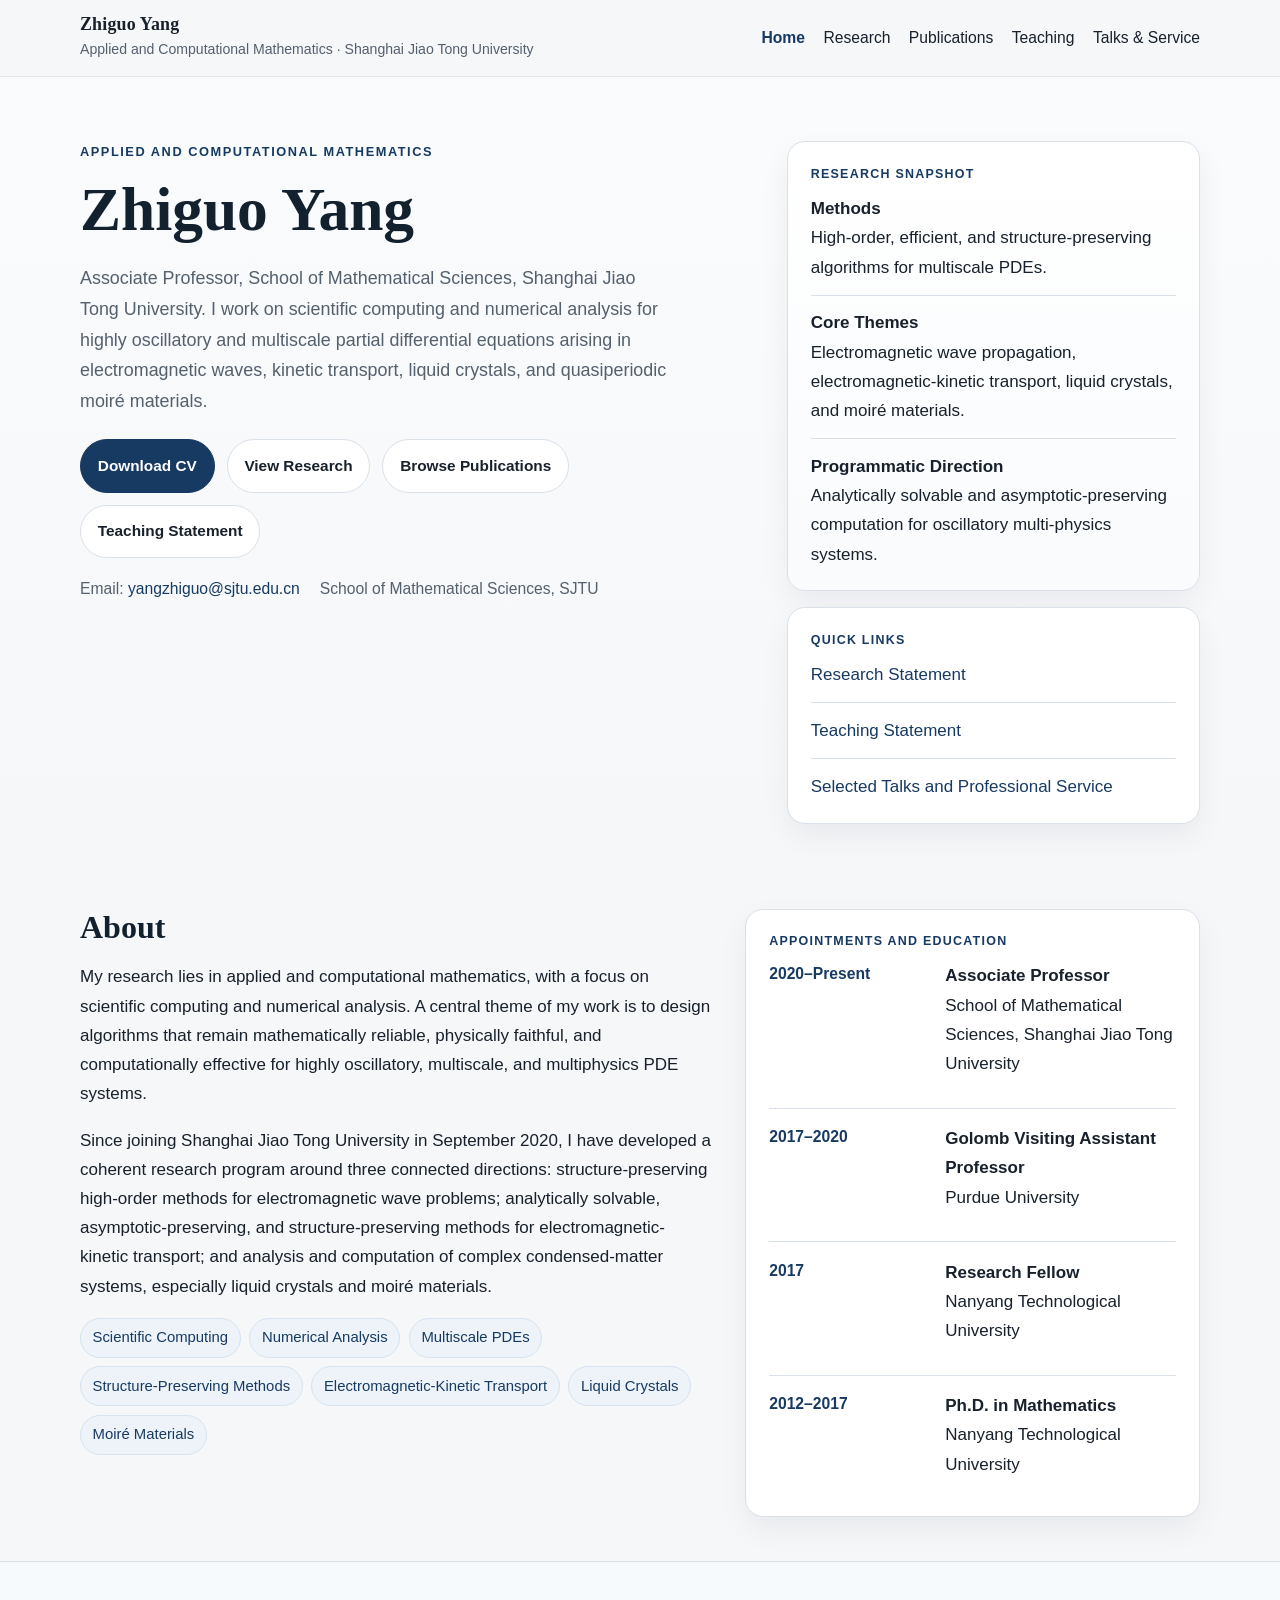
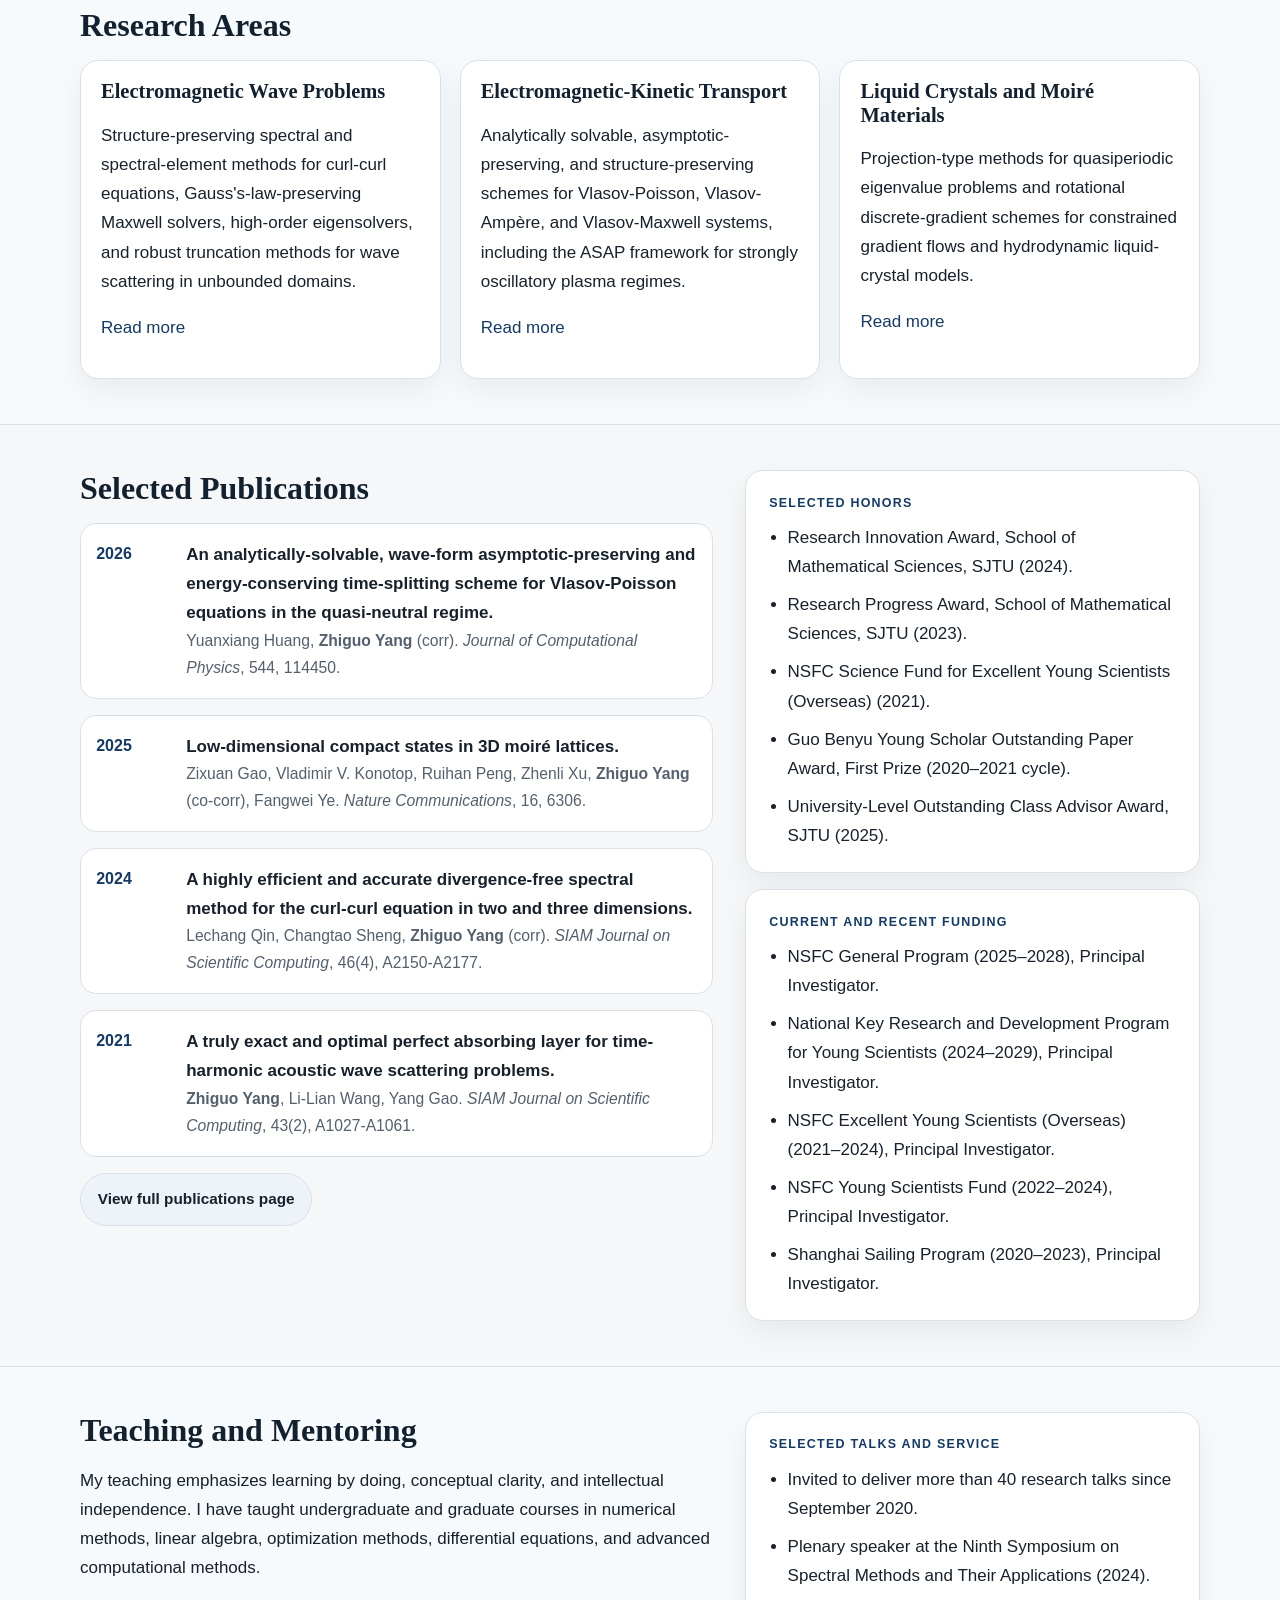
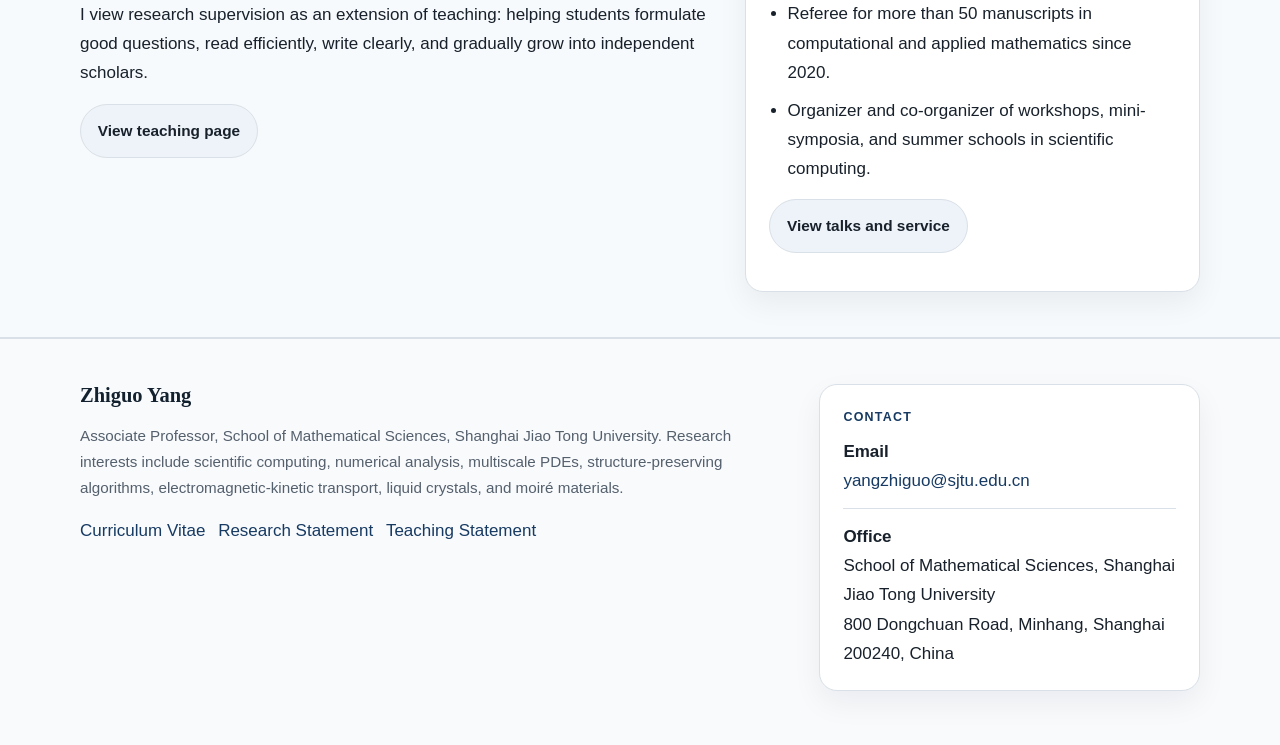
==== index.html @ 79688517 "Add files via upload" ====
<!DOCTYPE html>
<html lang="en">
<head>
  <meta charset="UTF-8">
  <meta name="viewport" content="width=device-width, initial-scale=1.0">
  <title>Zhiguo Yang | Home</title>
  <meta name="description" content="Zhiguo Yang | Applied and Computational Mathematics | Shanghai Jiao Tong University">
  <link rel="stylesheet" href="style.css">
</head>
<body>

<header class="site-header">
  <div class="container topbar">
    <div class="brand">
      <a class="brand-title" href="index.html">Zhiguo Yang</a>
      <div class="brand-sub">Applied and Computational Mathematics · Shanghai Jiao Tong University</div>
    </div>
    <nav class="nav" aria-label="Primary">
      <a href="index.html" class="active">Home</a>
      <a href="research.html" >Research</a>
      <a href="publications.html" >Publications</a>
      <a href="teaching.html" >Teaching</a>
      <a href="service.html" >Talks & Service</a>
    </nav>
  </div>
</header>


<section class="hero">
  <div class="container hero-grid">
    <div>
      <div class="kicker">Applied and Computational Mathematics</div>
      <h1>Zhiguo Yang</h1>
      <p class="lead">
        Associate Professor, School of Mathematical Sciences, Shanghai Jiao Tong University.
        I work on scientific computing and numerical analysis for highly oscillatory and multiscale
        partial differential equations arising in electromagnetic waves, kinetic transport,
        liquid crystals, and quasiperiodic moiré materials.
      </p>
      <div class="button-row">
        <a class="btn primary" href="ZhiguoYangCV.pdf">Download CV</a>
        <a class="btn" href="research.html">View Research</a>
        <a class="btn" href="publications.html">Browse Publications</a>
        <a class="btn" href="TeachingStatement-ZhiguoYang.pdf">Teaching Statement</a>
      </div>
      <div class="page-hero-meta">
        <span>Email: <a href="mailto:yangzhiguo@sjtu.edu.cn">yangzhiguo@sjtu.edu.cn</a></span>
        <span>School of Mathematical Sciences, SJTU</span>
      </div>
    </div>
    <div class="side-stack">
      <div class="panel callout">
        <div class="label">Research Snapshot</div>
        <div class="meta-list">
          <div class="meta-item"><strong>Methods</strong><br>High-order, efficient, and structure-preserving algorithms for multiscale PDEs.</div>
          <div class="meta-item"><strong>Core Themes</strong><br>Electromagnetic wave propagation, electromagnetic-kinetic transport, liquid crystals, and moiré materials.</div>
          <div class="meta-item"><strong>Programmatic Direction</strong><br>Analytically solvable and asymptotic-preserving computation for oscillatory multi-physics systems.</div>
        </div>
      </div>
      <div class="panel">
        <div class="label">Quick Links</div>
        <div class="meta-list">
          <div class="meta-item"><a href="ResearchStatement-ZhiguoYang.pdf">Research Statement</a></div>
          <div class="meta-item"><a href="TeachingStatement-ZhiguoYang.pdf">Teaching Statement</a></div>
          <div class="meta-item"><a href="service.html">Selected Talks and Professional Service</a></div>
        </div>
      </div>
    </div>
  </div>
</section>

<section class="section">
  <div class="container two-col">
    <div>
      <h2>About</h2>
      <p>
        My research lies in applied and computational mathematics, with a focus on scientific
        computing and numerical analysis. A central theme of my work is to design algorithms
        that remain mathematically reliable, physically faithful, and computationally effective
        for highly oscillatory, multiscale, and multiphysics PDE systems.
      </p>
      <p>
        Since joining Shanghai Jiao Tong University in September 2020, I have developed a
        coherent research program around three connected directions: structure-preserving
        high-order methods for electromagnetic wave problems; analytically solvable,
        asymptotic-preserving, and structure-preserving methods for electromagnetic-kinetic
        transport; and analysis and computation of complex condensed-matter systems,
        especially liquid crystals and moiré materials.
      </p>
      <div class="tag-row">
        <span class="tag">Scientific Computing</span>
        <span class="tag">Numerical Analysis</span>
        <span class="tag">Multiscale PDEs</span>
        <span class="tag">Structure-Preserving Methods</span>
        <span class="tag">Electromagnetic-Kinetic Transport</span>
        <span class="tag">Liquid Crystals</span>
        <span class="tag">Moiré Materials</span>
      </div>
    </div>
    <div class="panel">
      <div class="label">Appointments and Education</div>
      <div class="timeline">
        <div class="timeline-item">
          <div class="time">2020–Present</div>
          <div><strong>Associate Professor</strong><br>School of Mathematical Sciences, Shanghai Jiao Tong University</div>
        </div>
        <div class="timeline-item">
          <div class="time">2017–2020</div>
          <div><strong>Golomb Visiting Assistant Professor</strong><br>Purdue University</div>
        </div>
        <div class="timeline-item">
          <div class="time">2017</div>
          <div><strong>Research Fellow</strong><br>Nanyang Technological University</div>
        </div>
        <div class="timeline-item">
          <div class="time">2012–2017</div>
          <div><strong>Ph.D. in Mathematics</strong><br>Nanyang Technological University</div>
        </div>
      </div>
    </div>
  </div>
</section>

<section class="section alt">
  <div class="container">
    <h2>Research Areas</h2>
    <div class="grid-3">
      <article class="card">
        <h3>Electromagnetic Wave Problems</h3>
        <p>
          Structure-preserving spectral and spectral-element methods for curl-curl equations,
          Gauss's-law-preserving Maxwell solvers, high-order eigensolvers, and robust truncation
          methods for wave scattering in unbounded domains.
        </p>
        <p><a href="research.html#waves">Read more</a></p>
      </article>
      <article class="card">
        <h3>Electromagnetic-Kinetic Transport</h3>
        <p>
          Analytically solvable, asymptotic-preserving, and structure-preserving schemes for
          Vlasov-Poisson, Vlasov-Ampère, and Vlasov-Maxwell systems, including the ASAP framework
          for strongly oscillatory plasma regimes.
        </p>
        <p><a href="research.html#kinetic">Read more</a></p>
      </article>
      <article class="card">
        <h3>Liquid Crystals and Moiré Materials</h3>
        <p>
          Projection-type methods for quasiperiodic eigenvalue problems and rotational
          discrete-gradient schemes for constrained gradient flows and hydrodynamic liquid-crystal models.
        </p>
        <p><a href="research.html#condensed">Read more</a></p>
      </article>
    </div>
  </div>
</section>

<section class="section">
  <div class="container two-col">
    <div>
      <h2>Selected Publications</h2>
      <div class="pub-list">
        <div class="pub">
          <div class="pub-year">2026</div>
          <div>
            <div class="pub-title">An analytically-solvable, wave-form asymptotic-preserving and energy-conserving time-splitting scheme for Vlasov-Poisson equations in the quasi-neutral regime.</div>
            <div class="pub-meta">Yuanxiang Huang, <strong>Zhiguo Yang</strong> (corr). <em>Journal of Computational Physics</em>, 544, 114450.</div>
          </div>
        </div>
        <div class="pub">
          <div class="pub-year">2025</div>
          <div>
            <div class="pub-title">Low-dimensional compact states in 3D moiré lattices.</div>
            <div class="pub-meta">Zixuan Gao, Vladimir V. Konotop, Ruihan Peng, Zhenli Xu, <strong>Zhiguo Yang</strong> (co-corr), Fangwei Ye. <em>Nature Communications</em>, 16, 6306.</div>
          </div>
        </div>
        <div class="pub">
          <div class="pub-year">2024</div>
          <div>
            <div class="pub-title">A highly efficient and accurate divergence-free spectral method for the curl-curl equation in two and three dimensions.</div>
            <div class="pub-meta">Lechang Qin, Changtao Sheng, <strong>Zhiguo Yang</strong> (corr). <em>SIAM Journal on Scientific Computing</em>, 46(4), A2150-A2177.</div>
          </div>
        </div>
        <div class="pub">
          <div class="pub-year">2021</div>
          <div>
            <div class="pub-title">A truly exact and optimal perfect absorbing layer for time-harmonic acoustic wave scattering problems.</div>
            <div class="pub-meta"><strong>Zhiguo Yang</strong>, Li-Lian Wang, Yang Gao. <em>SIAM Journal on Scientific Computing</em>, 43(2), A1027-A1061.</div>
          </div>
        </div>
      </div>
      <p style="margin-top:1rem"><a class="btn subtle" href="publications.html">View full publications page</a></p>
    </div>
    <div class="side-stack">
      <div class="panel">
        <div class="label">Selected Honors</div>
        <ul class="clean-list">
          <li>Research Innovation Award, School of Mathematical Sciences, SJTU (2024).</li>
          <li>Research Progress Award, School of Mathematical Sciences, SJTU (2023).</li>
          <li>NSFC Science Fund for Excellent Young Scientists (Overseas) (2021).</li>
          <li>Guo Benyu Young Scholar Outstanding Paper Award, First Prize (2020–2021 cycle).</li>
          <li>University-Level Outstanding Class Advisor Award, SJTU (2025).</li>
        </ul>
      </div>
      <div class="panel">
        <div class="label">Current and Recent Funding</div>
        <ul class="clean-list">
          <li>NSFC General Program (2025–2028), Principal Investigator.</li>
          <li>National Key Research and Development Program for Young Scientists (2024–2029), Principal Investigator.</li>
          <li>NSFC Excellent Young Scientists (Overseas) (2021–2024), Principal Investigator.</li>
          <li>NSFC Young Scientists Fund (2022–2024), Principal Investigator.</li>
          <li>Shanghai Sailing Program (2020–2023), Principal Investigator.</li>
        </ul>
      </div>
    </div>
  </div>
</section>

<section class="section alt">
  <div class="container two-col">
    <div>
      <h2>Teaching and Mentoring</h2>
      <p>
        My teaching emphasizes learning by doing, conceptual clarity, and intellectual independence.
        I have taught undergraduate and graduate courses in numerical methods, linear algebra,
        optimization methods, differential equations, and advanced computational methods.
      </p>
      <p>
        I view research supervision as an extension of teaching: helping students formulate
        good questions, read efficiently, write clearly, and gradually grow into independent scholars.
      </p>
      <p><a class="btn subtle" href="teaching.html">View teaching page</a></p>
    </div>
    <div class="panel">
      <div class="label">Selected Talks and Service</div>
      <ul class="clean-list">
        <li>Invited to deliver more than 40 research talks since September 2020.</li>
        <li>Plenary speaker at the Ninth Symposium on Spectral Methods and Their Applications (2024).</li>
        <li>Referee for more than 50 manuscripts in computational and applied mathematics since 2020.</li>
        <li>Organizer and co-organizer of workshops, mini-symposia, and summer schools in scientific computing.</li>
      </ul>
      <p style="margin-top:1rem"><a class="btn subtle" href="service.html">View talks and service</a></p>
    </div>
  </div>
</section>


<footer class="site-footer">
  <div class="container footer-grid">
    <div>
      <h3>Zhiguo Yang</h3>
      <p class="notice">
        Associate Professor, School of Mathematical Sciences, Shanghai Jiao Tong University.
        Research interests include scientific computing, numerical analysis, multiscale PDEs,
        structure-preserving algorithms, electromagnetic-kinetic transport, liquid crystals, and moiré materials.
      </p>
      <div class="footer-links">
        <a href="ZhiguoYangCV.pdf">Curriculum Vitae</a>
        <a href="ResearchStatement-ZhiguoYang.pdf">Research Statement</a>
        <a href="TeachingStatement-ZhiguoYang.pdf">Teaching Statement</a>
      </div>
    </div>
    <div class="panel">
      <div class="label">Contact</div>
      <div class="meta-list">
        <div class="meta-item"><strong>Email</strong><br><a href="mailto:yangzhiguo@sjtu.edu.cn">yangzhiguo@sjtu.edu.cn</a></div>
        <div class="meta-item"><strong>Office</strong><br>School of Mathematical Sciences, Shanghai Jiao Tong University<br>800 Dongchuan Road, Minhang, Shanghai 200240, China</div>
      </div>
    </div>
  </div>
</footer>

</body>
</html>
---- style.css ----
:root{
  --bg:#f6f7f9;
  --paper:#ffffff;
  --ink:#18212b;
  --muted:#55606d;
  --line:#d9e0e7;
  --accent:#173a63;
  --accent-2:#2f5d8a;
  --soft:#edf3f8;
  --soft-2:#f7fafc;
  --max:1120px;
  --shadow:0 12px 30px rgba(15,23,42,.06);
}

*{box-sizing:border-box}
html{scroll-behavior:smooth}
body{
  margin:0;
  background:var(--bg);
  color:var(--ink);
  font:17px/1.72 -apple-system,BlinkMacSystemFont,"Segoe UI",Roboto,Arial,sans-serif;
}
img{max-width:100%;display:block}
a{color:var(--accent);text-decoration:none}
a:hover{text-decoration:underline}
p,li{color:var(--ink)}
small,.muted{color:var(--muted)}
.container{width:min(var(--max), calc(100% - 2rem)); margin:0 auto}

.site-header{
  position:sticky; top:0; z-index:50;
  background:rgba(246,247,249,.94);
  backdrop-filter:blur(12px);
  border-bottom:1px solid rgba(217,224,231,.9);
}
.topbar{
  display:flex; align-items:center; justify-content:space-between;
  gap:1rem; padding:.95rem 0;
}
.brand{
  display:flex; flex-direction:column;
}
.brand-title{
  font:700 1.12rem/1.1 Georgia,"Times New Roman",serif;
  letter-spacing:.01em; color:var(--ink);
}
.brand-sub{
  font-size:.88rem; color:var(--muted); margin-top:.12rem;
}
.nav{
  display:flex; gap:1.15rem; flex-wrap:wrap; align-items:center;
}
.nav a{
  color:var(--ink); font-size:.98rem;
}
.nav a.active{
  color:var(--accent);
  font-weight:600;
}
.hero{
  padding:4rem 0 2.5rem;
  background:linear-gradient(180deg, #f9fbfd 0%, #f6f7f9 100%);
}
.hero-grid{
  display:grid; grid-template-columns:1.55fr .95fr; gap:2rem;
}
.kicker{
  color:var(--accent);
  text-transform:uppercase;
  letter-spacing:.12em;
  font-size:.8rem;
  font-weight:700;
  margin-bottom:.7rem;
}
h1,h2,h3,h4{
  font-family:Georgia,"Times New Roman",serif;
  line-height:1.15;
  color:#13202e;
}
h1{font-size:clamp(2.35rem,4.8vw,4.2rem); margin:.1rem 0 .9rem}
h2{font-size:2rem; margin:0 0 1rem}
h3{font-size:1.28rem; margin:0 0 .7rem}
h4{font-size:1.02rem; margin:0 0 .35rem}
.lead{
  color:var(--muted);
  font-size:1.12rem;
  max-width:60ch;
}
.button-row{display:flex; gap:.75rem; flex-wrap:wrap; margin-top:1.4rem}
.btn{
  display:inline-flex; align-items:center; gap:.45rem;
  padding:.78rem 1.05rem; border-radius:999px;
  border:1px solid var(--line); background:var(--paper); color:var(--ink);
  font-weight:600; font-size:.96rem;
}
.btn.primary{
  background:var(--accent); color:#fff; border-color:var(--accent);
}
.btn.subtle{
  background:var(--soft);
}
.page-hero-meta{
  display:flex; flex-wrap:wrap; gap:1rem 1.25rem; margin-top:1.1rem;
  color:var(--muted); font-size:.98rem;
}
.panel, .card{
  background:var(--paper);
  border:1px solid var(--line);
  border-radius:18px;
  box-shadow:var(--shadow);
}
.panel{padding:1.35rem 1.45rem}
.card{padding:1.2rem 1.25rem}
.side-stack{display:grid; gap:1rem}
.label{
  font-size:.78rem;
  text-transform:uppercase;
  letter-spacing:.1em;
  font-weight:700;
  color:var(--accent);
  margin-bottom:.55rem;
}
.meta-list{
  display:grid; gap:.8rem;
}
.meta-item + .meta-item{padding-top:.8rem; border-top:1px solid var(--line)}
.section{padding:2.8rem 0}
.section.alt{
  background:var(--soft-2);
  border-top:1px solid var(--line);
  border-bottom:1px solid var(--line);
}
.two-col{display:grid; grid-template-columns:1.28fr .92fr; gap:2rem}
.grid-3{display:grid; grid-template-columns:repeat(3,1fr); gap:1.2rem}
.grid-2{display:grid; grid-template-columns:repeat(2,1fr); gap:1.2rem}
.tag-row{display:flex; gap:.55rem; flex-wrap:wrap}
.tag{
  display:inline-flex; align-items:center;
  border:1px solid #d6e3f1; background:var(--soft);
  color:var(--accent); border-radius:999px;
  padding:.38rem .72rem; font-size:.93rem;
}
.clean-list{margin:0; padding-left:1.15rem}
.clean-list li + li{margin-top:.55rem}
.compact-list{margin:0; padding-left:1.1rem}
.compact-list li + li{margin-top:.3rem}
.timeline{display:grid; gap:.9rem}
.timeline-item{
  display:grid; grid-template-columns:160px 1fr; gap:1rem;
  padding:.95rem 0;
  border-top:1px solid var(--line);
}
.timeline-item:first-child{border-top:none; padding-top:0}
.time{
  color:var(--accent); font-weight:700; font-size:.98rem;
}
.pub-list{display:grid; gap:1rem}
.pub{
  display:grid; grid-template-columns:74px 1fr; gap:1rem;
  padding:1rem 1rem 1rem .95rem;
  background:var(--paper);
  border:1px solid var(--line);
  border-radius:16px;
}
.pub-year{
  color:var(--accent); font-weight:700; font-size:1rem;
}
.pub-title{font-weight:700}
.pub-meta{color:var(--muted); font-size:.98rem}
.featured-paper{
  border-left:4px solid var(--accent);
  padding-left:1rem;
}
.split{
  display:flex; justify-content:space-between; gap:1rem; flex-wrap:wrap;
}
.kv{display:grid; gap:.35rem}
.kv strong{font-size:1rem}
.callout{
  background:linear-gradient(180deg,#fff,#f9fbfd);
}
blockquote{
  margin:.2rem 0 0;
  padding:0 0 0 1rem;
  border-left:3px solid #b7c7d8;
  color:#334457;
}
.site-footer{
  padding:2.8rem 0 3.4rem;
  border-top:1px solid var(--line);
  background:#f8fafc;
}
.footer-grid{
  display:grid; grid-template-columns:1.3fr .7fr; gap:2rem;
}
.footer-links{
  display:flex; gap:.8rem; flex-wrap:wrap; margin-top:.7rem
}
.notice{
  font-size:.95rem; color:var(--muted)
}
.table-like{display:grid; gap:.8rem}
.table-row{
  display:grid; grid-template-columns:160px 1fr;
  gap:1rem; padding:.8rem 0; border-top:1px solid var(--line);
}
.table-row:first-child{border-top:none; padding-top:0}
hr.sep{
  border:none; border-top:1px solid var(--line); margin:1.4rem 0;
}
@media (max-width: 960px){
  .hero-grid,.two-col,.grid-3,.grid-2,.footer-grid{grid-template-columns:1fr}
}
@media (max-width: 720px){
  body{font-size:16px}
  .topbar{flex-direction:column; align-items:flex-start}
  .timeline-item,.table-row,.pub{grid-template-columns:1fr}
}
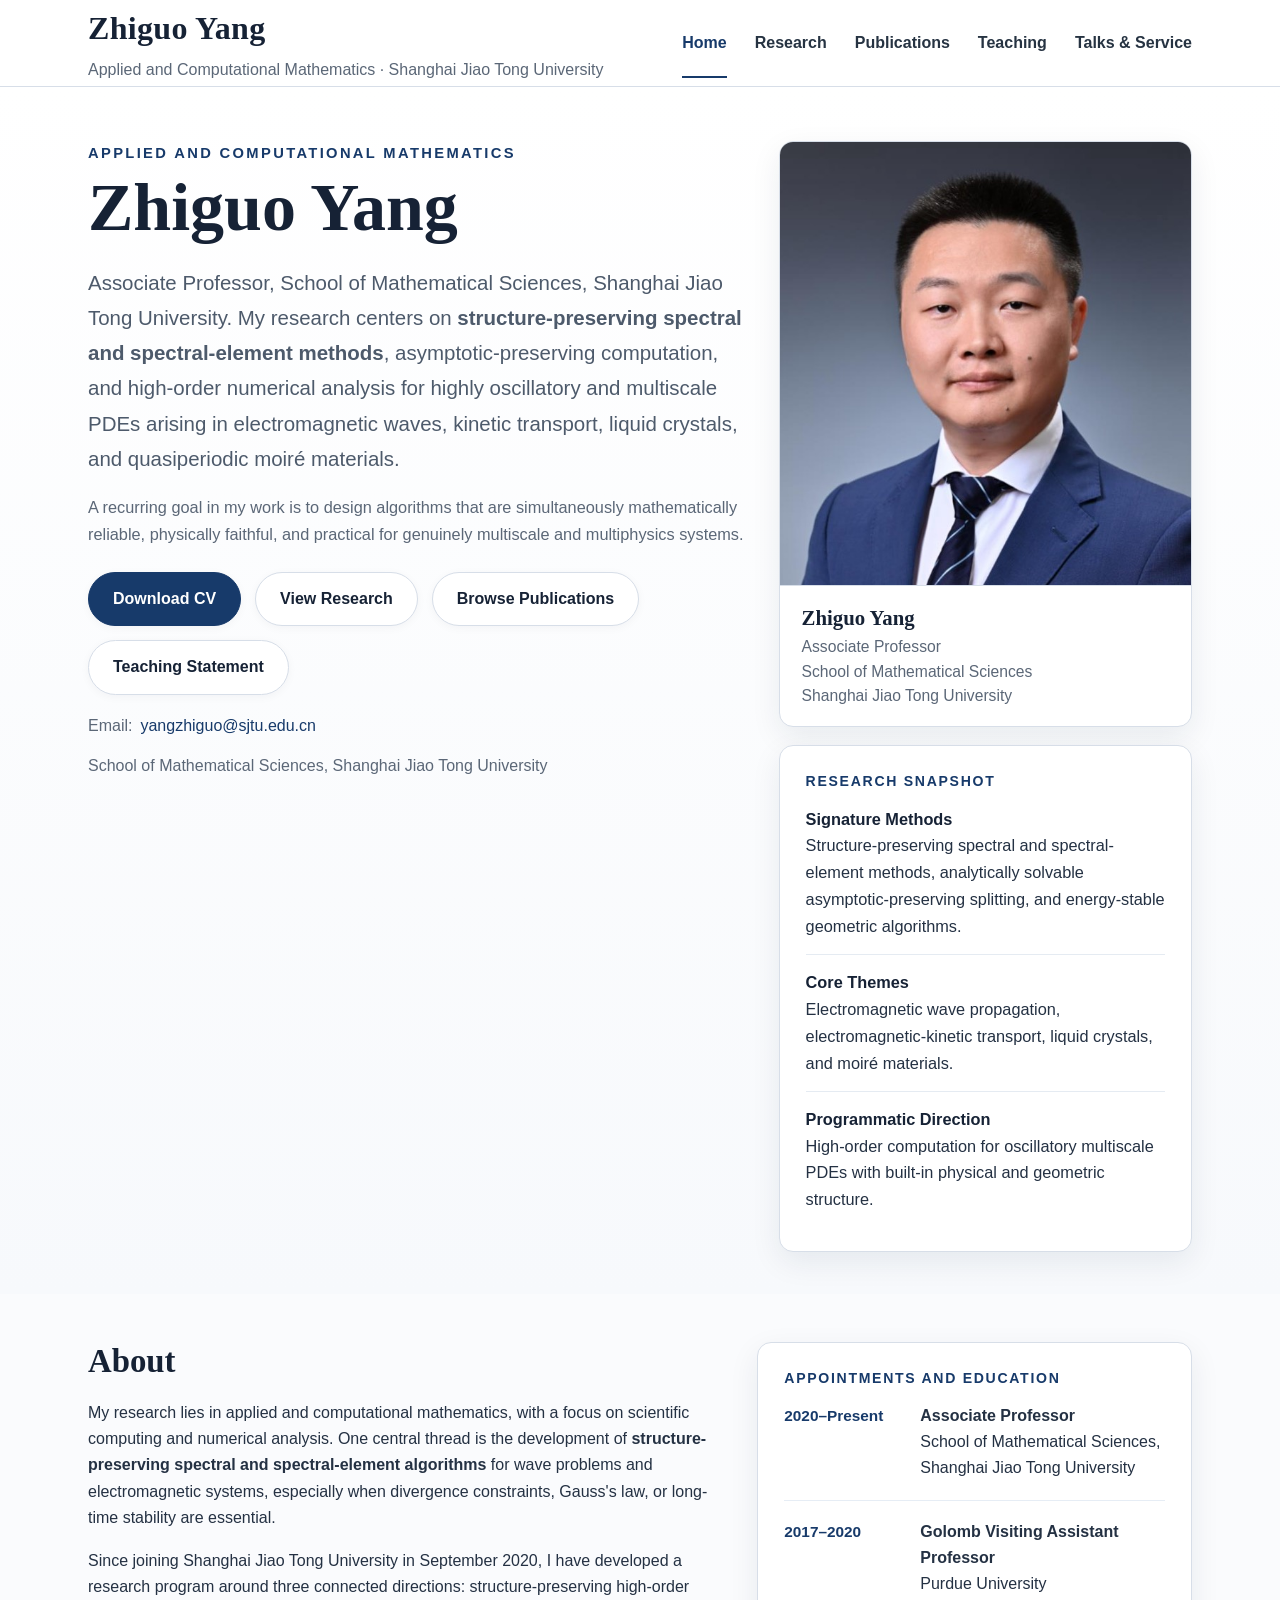
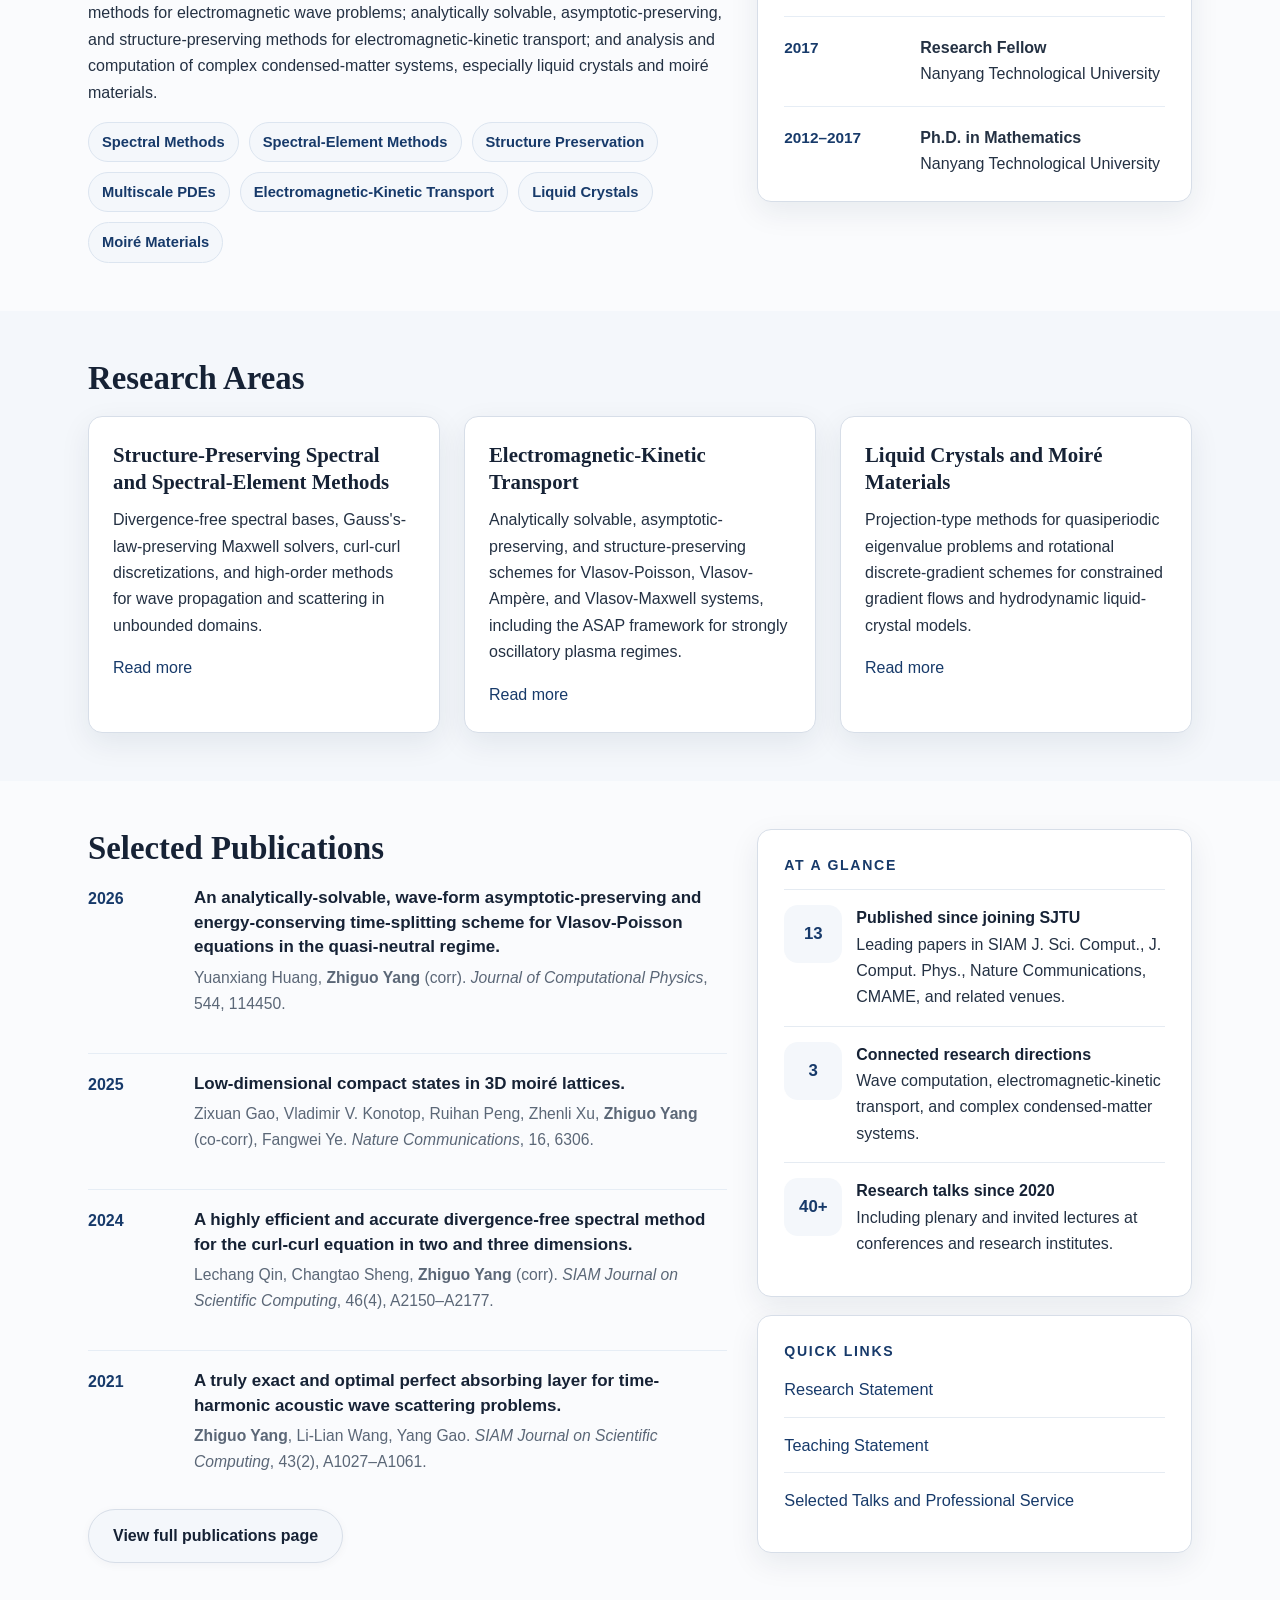
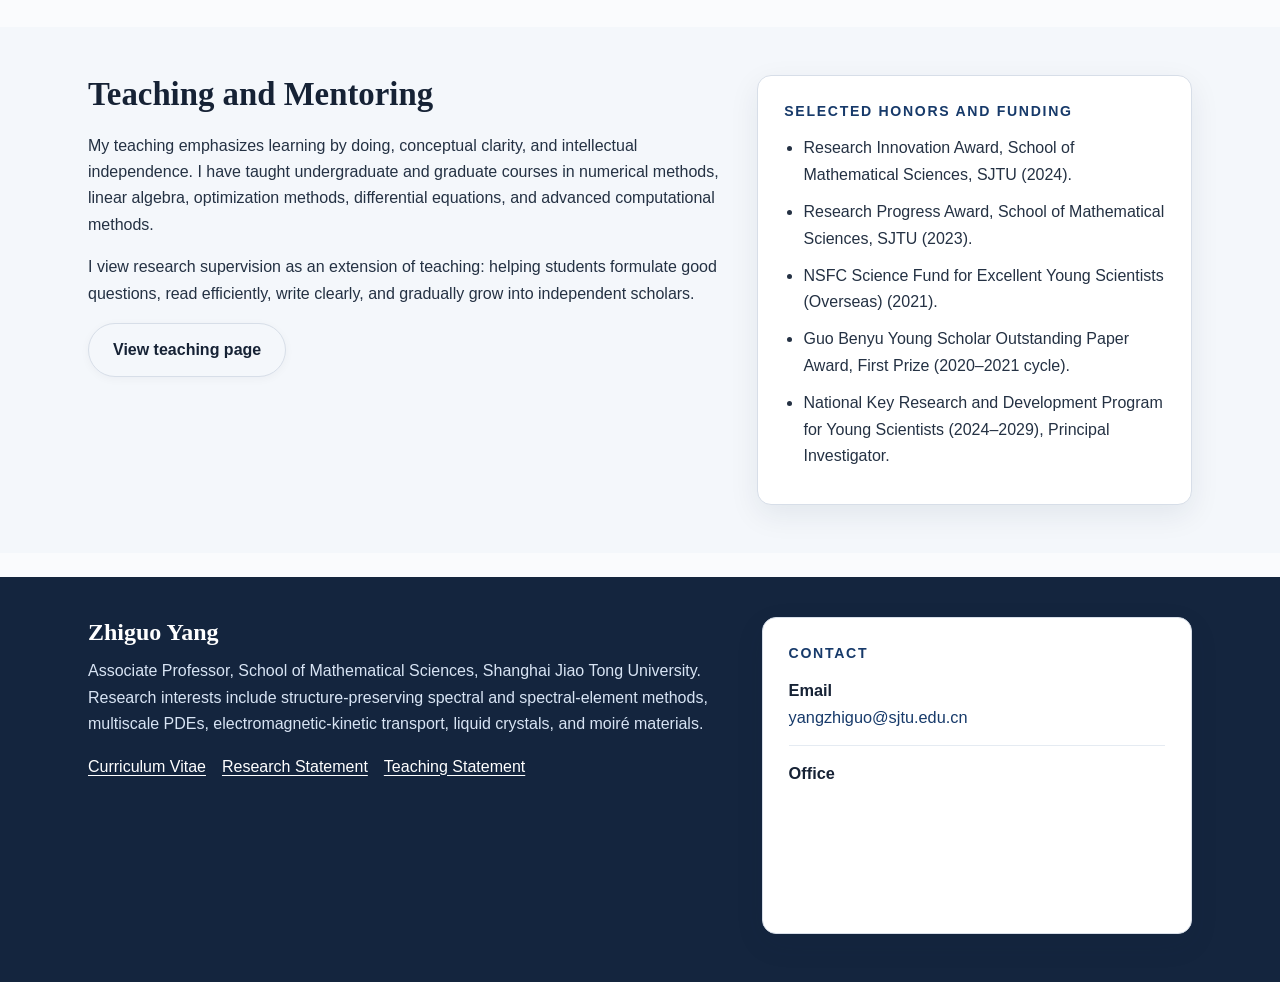
==== commit b5f73e94: "Add files via upload" ====
--- a/index.html
+++ b/index.html
@@ -8,7 +8,6 @@
   <link rel="stylesheet" href="style.css">
 </head>
 <body>
-
 <header class="site-header">
   <div class="container topbar">
     <div class="brand">
@@ -17,14 +16,13 @@
     </div>
     <nav class="nav" aria-label="Primary">
       <a href="index.html" class="active">Home</a>
-      <a href="research.html" >Research</a>
-      <a href="publications.html" >Publications</a>
-      <a href="teaching.html" >Teaching</a>
-      <a href="service.html" >Talks & Service</a>
+      <a href="research.html">Research</a>
+      <a href="publications.html">Publications</a>
+      <a href="teaching.html">Teaching</a>
+      <a href="service.html">Talks & Service</a>
     </nav>
   </div>
 </header>
-
 
 <section class="hero">
   <div class="container hero-grid">
@@ -33,9 +31,14 @@
       <h1>Zhiguo Yang</h1>
       <p class="lead">
         Associate Professor, School of Mathematical Sciences, Shanghai Jiao Tong University.
-        I work on scientific computing and numerical analysis for highly oscillatory and multiscale
-        partial differential equations arising in electromagnetic waves, kinetic transport,
-        liquid crystals, and quasiperiodic moiré materials.
+        My research centers on <strong>structure-preserving spectral and spectral-element methods</strong>,
+        asymptotic-preserving computation, and high-order numerical analysis for highly oscillatory
+        and multiscale PDEs arising in electromagnetic waves, kinetic transport, liquid crystals,
+        and quasiperiodic moiré materials.
+      </p>
+      <p class="hero-note">
+        A recurring goal in my work is to design algorithms that are simultaneously mathematically reliable,
+        physically faithful, and practical for genuinely multiscale and multiphysics systems.
       </p>
       <div class="button-row">
         <a class="btn primary" href="ZhiguoYangCV.pdf">Download CV</a>
@@ -45,24 +48,23 @@
       </div>
       <div class="page-hero-meta">
         <span>Email: <a href="mailto:yangzhiguo@sjtu.edu.cn">yangzhiguo@sjtu.edu.cn</a></span>
-        <span>School of Mathematical Sciences, SJTU</span>
+        <span>School of Mathematical Sciences, Shanghai Jiao Tong University</span>
       </div>
     </div>
     <div class="side-stack">
-      <div class="panel callout">
+      <div class="portrait-card">
+        <img src="zhiguo-yang-photo.jpg" alt="Portrait of Zhiguo Yang">
+        <div class="portrait-caption">
+          <h3>Zhiguo Yang</h3>
+          <p>Associate Professor<br>School of Mathematical Sciences<br>Shanghai Jiao Tong University</p>
+        </div>
+      </div>
+      <div class="panel">
         <div class="label">Research Snapshot</div>
         <div class="meta-list">
-          <div class="meta-item"><strong>Methods</strong><br>High-order, efficient, and structure-preserving algorithms for multiscale PDEs.</div>
+          <div class="meta-item"><strong>Signature Methods</strong><br>Structure-preserving spectral and spectral-element methods, analytically solvable asymptotic-preserving splitting, and energy-stable geometric algorithms.</div>
           <div class="meta-item"><strong>Core Themes</strong><br>Electromagnetic wave propagation, electromagnetic-kinetic transport, liquid crystals, and moiré materials.</div>
-          <div class="meta-item"><strong>Programmatic Direction</strong><br>Analytically solvable and asymptotic-preserving computation for oscillatory multi-physics systems.</div>
-        </div>
-      </div>
-      <div class="panel">
-        <div class="label">Quick Links</div>
-        <div class="meta-list">
-          <div class="meta-item"><a href="ResearchStatement-ZhiguoYang.pdf">Research Statement</a></div>
-          <div class="meta-item"><a href="TeachingStatement-ZhiguoYang.pdf">Teaching Statement</a></div>
-          <div class="meta-item"><a href="service.html">Selected Talks and Professional Service</a></div>
+          <div class="meta-item"><strong>Programmatic Direction</strong><br>High-order computation for oscillatory multiscale PDEs with built-in physical and geometric structure.</div>
         </div>
       </div>
     </div>
@@ -74,24 +76,23 @@
     <div>
       <h2>About</h2>
       <p>
-        My research lies in applied and computational mathematics, with a focus on scientific
-        computing and numerical analysis. A central theme of my work is to design algorithms
-        that remain mathematically reliable, physically faithful, and computationally effective
-        for highly oscillatory, multiscale, and multiphysics PDE systems.
-      </p>
-      <p>
-        Since joining Shanghai Jiao Tong University in September 2020, I have developed a
-        coherent research program around three connected directions: structure-preserving
-        high-order methods for electromagnetic wave problems; analytically solvable,
-        asymptotic-preserving, and structure-preserving methods for electromagnetic-kinetic
-        transport; and analysis and computation of complex condensed-matter systems,
+        My research lies in applied and computational mathematics, with a focus on scientific computing
+        and numerical analysis. One central thread is the development of <strong>structure-preserving spectral
+        and spectral-element algorithms</strong> for wave problems and electromagnetic systems, especially when
+        divergence constraints, Gauss's law, or long-time stability are essential.
+      </p>
+      <p>
+        Since joining Shanghai Jiao Tong University in September 2020, I have developed a research program
+        around three connected directions: structure-preserving high-order methods for electromagnetic wave
+        problems; analytically solvable, asymptotic-preserving, and structure-preserving methods for
+        electromagnetic-kinetic transport; and analysis and computation of complex condensed-matter systems,
         especially liquid crystals and moiré materials.
       </p>
       <div class="tag-row">
-        <span class="tag">Scientific Computing</span>
-        <span class="tag">Numerical Analysis</span>
+        <span class="tag">Spectral Methods</span>
+        <span class="tag">Spectral-Element Methods</span>
+        <span class="tag">Structure Preservation</span>
         <span class="tag">Multiscale PDEs</span>
-        <span class="tag">Structure-Preserving Methods</span>
         <span class="tag">Electromagnetic-Kinetic Transport</span>
         <span class="tag">Liquid Crystals</span>
         <span class="tag">Moiré Materials</span>
@@ -126,11 +127,10 @@
     <h2>Research Areas</h2>
     <div class="grid-3">
       <article class="card">
-        <h3>Electromagnetic Wave Problems</h3>
+        <h3>Structure-Preserving Spectral and Spectral-Element Methods</h3>
         <p>
-          Structure-preserving spectral and spectral-element methods for curl-curl equations,
-          Gauss's-law-preserving Maxwell solvers, high-order eigensolvers, and robust truncation
-          methods for wave scattering in unbounded domains.
+          Divergence-free spectral bases, Gauss's-law-preserving Maxwell solvers, curl-curl discretizations,
+          and high-order methods for wave propagation and scattering in unbounded domains.
         </p>
         <p><a href="research.html#waves">Read more</a></p>
       </article>
@@ -146,8 +146,8 @@
       <article class="card">
         <h3>Liquid Crystals and Moiré Materials</h3>
         <p>
-          Projection-type methods for quasiperiodic eigenvalue problems and rotational
-          discrete-gradient schemes for constrained gradient flows and hydrodynamic liquid-crystal models.
+          Projection-type methods for quasiperiodic eigenvalue problems and rotational discrete-gradient
+          schemes for constrained gradient flows and hydrodynamic liquid-crystal models.
         </p>
         <p><a href="research.html#condensed">Read more</a></p>
       </article>
@@ -178,14 +178,14 @@
           <div class="pub-year">2024</div>
           <div>
             <div class="pub-title">A highly efficient and accurate divergence-free spectral method for the curl-curl equation in two and three dimensions.</div>
-            <div class="pub-meta">Lechang Qin, Changtao Sheng, <strong>Zhiguo Yang</strong> (corr). <em>SIAM Journal on Scientific Computing</em>, 46(4), A2150-A2177.</div>
+            <div class="pub-meta">Lechang Qin, Changtao Sheng, <strong>Zhiguo Yang</strong> (corr). <em>SIAM Journal on Scientific Computing</em>, 46(4), A2150–A2177.</div>
           </div>
         </div>
         <div class="pub">
           <div class="pub-year">2021</div>
           <div>
             <div class="pub-title">A truly exact and optimal perfect absorbing layer for time-harmonic acoustic wave scattering problems.</div>
-            <div class="pub-meta"><strong>Zhiguo Yang</strong>, Li-Lian Wang, Yang Gao. <em>SIAM Journal on Scientific Computing</em>, 43(2), A1027-A1061.</div>
+            <div class="pub-meta"><strong>Zhiguo Yang</strong>, Li-Lian Wang, Yang Gao. <em>SIAM Journal on Scientific Computing</em>, 43(2), A1027–A1061.</div>
           </div>
         </div>
       </div>
@@ -193,24 +193,27 @@
     </div>
     <div class="side-stack">
       <div class="panel">
-        <div class="label">Selected Honors</div>
-        <ul class="clean-list">
-          <li>Research Innovation Award, School of Mathematical Sciences, SJTU (2024).</li>
-          <li>Research Progress Award, School of Mathematical Sciences, SJTU (2023).</li>
-          <li>NSFC Science Fund for Excellent Young Scientists (Overseas) (2021).</li>
-          <li>Guo Benyu Young Scholar Outstanding Paper Award, First Prize (2020–2021 cycle).</li>
-          <li>University-Level Outstanding Class Advisor Award, SJTU (2025).</li>
-        </ul>
+        <div class="label">At a Glance</div>
+        <div class="quick-stat">
+          <div class="quick-stat-number">13</div>
+          <div class="quick-stat-text"><strong>Published since joining SJTU</strong>Leading papers in SIAM J. Sci. Comput., J. Comput. Phys., Nature Communications, CMAME, and related venues.</div>
+        </div>
+        <div class="quick-stat">
+          <div class="quick-stat-number">3</div>
+          <div class="quick-stat-text"><strong>Connected research directions</strong>Wave computation, electromagnetic-kinetic transport, and complex condensed-matter systems.</div>
+        </div>
+        <div class="quick-stat">
+          <div class="quick-stat-number">40+</div>
+          <div class="quick-stat-text"><strong>Research talks since 2020</strong>Including plenary and invited lectures at conferences and research institutes.</div>
+        </div>
       </div>
       <div class="panel">
-        <div class="label">Current and Recent Funding</div>
-        <ul class="clean-list">
-          <li>NSFC General Program (2025–2028), Principal Investigator.</li>
-          <li>National Key Research and Development Program for Young Scientists (2024–2029), Principal Investigator.</li>
-          <li>NSFC Excellent Young Scientists (Overseas) (2021–2024), Principal Investigator.</li>
-          <li>NSFC Young Scientists Fund (2022–2024), Principal Investigator.</li>
-          <li>Shanghai Sailing Program (2020–2023), Principal Investigator.</li>
-        </ul>
+        <div class="label">Quick Links</div>
+        <div class="meta-list">
+          <div class="meta-item"><a href="ResearchStatement-ZhiguoYang.pdf">Research Statement</a></div>
+          <div class="meta-item"><a href="TeachingStatement-ZhiguoYang.pdf">Teaching Statement</a></div>
+          <div class="meta-item"><a href="service.html">Selected Talks and Professional Service</a></div>
+        </div>
       </div>
     </div>
   </div>
@@ -232,18 +235,17 @@
       <p><a class="btn subtle" href="teaching.html">View teaching page</a></p>
     </div>
     <div class="panel">
-      <div class="label">Selected Talks and Service</div>
+      <div class="label">Selected Honors and Funding</div>
       <ul class="clean-list">
-        <li>Invited to deliver more than 40 research talks since September 2020.</li>
-        <li>Plenary speaker at the Ninth Symposium on Spectral Methods and Their Applications (2024).</li>
-        <li>Referee for more than 50 manuscripts in computational and applied mathematics since 2020.</li>
-        <li>Organizer and co-organizer of workshops, mini-symposia, and summer schools in scientific computing.</li>
+        <li>Research Innovation Award, School of Mathematical Sciences, SJTU (2024).</li>
+        <li>Research Progress Award, School of Mathematical Sciences, SJTU (2023).</li>
+        <li>NSFC Science Fund for Excellent Young Scientists (Overseas) (2021).</li>
+        <li>Guo Benyu Young Scholar Outstanding Paper Award, First Prize (2020–2021 cycle).</li>
+        <li>National Key Research and Development Program for Young Scientists (2024–2029), Principal Investigator.</li>
       </ul>
-      <p style="margin-top:1rem"><a class="btn subtle" href="service.html">View talks and service</a></p>
-    </div>
-  </div>
-</section>
-
+    </div>
+  </div>
+</section>
 
 <footer class="site-footer">
   <div class="container footer-grid">
@@ -251,8 +253,8 @@
       <h3>Zhiguo Yang</h3>
       <p class="notice">
         Associate Professor, School of Mathematical Sciences, Shanghai Jiao Tong University.
-        Research interests include scientific computing, numerical analysis, multiscale PDEs,
-        structure-preserving algorithms, electromagnetic-kinetic transport, liquid crystals, and moiré materials.
+        Research interests include structure-preserving spectral and spectral-element methods,
+        multiscale PDEs, electromagnetic-kinetic transport, liquid crystals, and moiré materials.
       </p>
       <div class="footer-links">
         <a href="ZhiguoYangCV.pdf">Curriculum Vitae</a>
@@ -269,6 +271,5 @@
     </div>
   </div>
 </footer>
-
 </body>
-</html>
+</html>
--- a/style.css
+++ b/style.css
@@ -1,218 +1,119 @@
+
 :root{
-  --bg:#f6f7f9;
-  --paper:#ffffff;
-  --ink:#18212b;
-  --muted:#55606d;
-  --line:#d9e0e7;
-  --accent:#173a63;
-  --accent-2:#2f5d8a;
-  --soft:#edf3f8;
-  --soft-2:#f7fafc;
-  --max:1120px;
-  --shadow:0 12px 30px rgba(15,23,42,.06);
+  --ink:#162235;
+  --text:#243143;
+  --muted:#5b6777;
+  --line:#d7dee8;
+  --soft:#f4f7fb;
+  --navy:#173a6a;
+  --white:#ffffff;
+  --max:1160px;
+  --shadow:0 10px 30px rgba(18,38,63,.08);
+  --radius:14px;
 }
-
 *{box-sizing:border-box}
 html{scroll-behavior:smooth}
-body{
-  margin:0;
-  background:var(--bg);
-  color:var(--ink);
-  font:17px/1.72 -apple-system,BlinkMacSystemFont,"Segoe UI",Roboto,Arial,sans-serif;
-}
+body{margin:0;font-family:-apple-system,BlinkMacSystemFont,"Segoe UI",Roboto,Helvetica,Arial,sans-serif;color:var(--text);background:#fafbfd;line-height:1.65}
 img{max-width:100%;display:block}
-a{color:var(--accent);text-decoration:none}
+a{color:var(--navy);text-decoration:none}
 a:hover{text-decoration:underline}
-p,li{color:var(--ink)}
-small,.muted{color:var(--muted)}
-.container{width:min(var(--max), calc(100% - 2rem)); margin:0 auto}
-
-.site-header{
-  position:sticky; top:0; z-index:50;
-  background:rgba(246,247,249,.94);
-  backdrop-filter:blur(12px);
-  border-bottom:1px solid rgba(217,224,231,.9);
-}
-.topbar{
-  display:flex; align-items:center; justify-content:space-between;
-  gap:1rem; padding:.95rem 0;
-}
-.brand{
-  display:flex; flex-direction:column;
-}
-.brand-title{
-  font:700 1.12rem/1.1 Georgia,"Times New Roman",serif;
-  letter-spacing:.01em; color:var(--ink);
-}
-.brand-sub{
-  font-size:.88rem; color:var(--muted); margin-top:.12rem;
-}
-.nav{
-  display:flex; gap:1.15rem; flex-wrap:wrap; align-items:center;
-}
-.nav a{
-  color:var(--ink); font-size:.98rem;
-}
-.nav a.active{
-  color:var(--accent);
-  font-weight:600;
-}
-.hero{
-  padding:4rem 0 2.5rem;
-  background:linear-gradient(180deg, #f9fbfd 0%, #f6f7f9 100%);
-}
-.hero-grid{
-  display:grid; grid-template-columns:1.55fr .95fr; gap:2rem;
-}
-.kicker{
-  color:var(--accent);
-  text-transform:uppercase;
-  letter-spacing:.12em;
-  font-size:.8rem;
-  font-weight:700;
-  margin-bottom:.7rem;
-}
-h1,h2,h3,h4{
-  font-family:Georgia,"Times New Roman",serif;
-  line-height:1.15;
-  color:#13202e;
-}
-h1{font-size:clamp(2.35rem,4.8vw,4.2rem); margin:.1rem 0 .9rem}
-h2{font-size:2rem; margin:0 0 1rem}
-h3{font-size:1.28rem; margin:0 0 .7rem}
-h4{font-size:1.02rem; margin:0 0 .35rem}
-.lead{
-  color:var(--muted);
-  font-size:1.12rem;
-  max-width:60ch;
-}
-.button-row{display:flex; gap:.75rem; flex-wrap:wrap; margin-top:1.4rem}
-.btn{
-  display:inline-flex; align-items:center; gap:.45rem;
-  padding:.78rem 1.05rem; border-radius:999px;
-  border:1px solid var(--line); background:var(--paper); color:var(--ink);
-  font-weight:600; font-size:.96rem;
-}
-.btn.primary{
-  background:var(--accent); color:#fff; border-color:var(--accent);
-}
-.btn.subtle{
-  background:var(--soft);
-}
-.page-hero-meta{
-  display:flex; flex-wrap:wrap; gap:1rem 1.25rem; margin-top:1.1rem;
-  color:var(--muted); font-size:.98rem;
-}
-.panel, .card{
-  background:var(--paper);
-  border:1px solid var(--line);
-  border-radius:18px;
-  box-shadow:var(--shadow);
-}
-.panel{padding:1.35rem 1.45rem}
-.card{padding:1.2rem 1.25rem}
-.side-stack{display:grid; gap:1rem}
-.label{
-  font-size:.78rem;
-  text-transform:uppercase;
-  letter-spacing:.1em;
-  font-weight:700;
-  color:var(--accent);
-  margin-bottom:.55rem;
-}
-.meta-list{
-  display:grid; gap:.8rem;
-}
-.meta-item + .meta-item{padding-top:.8rem; border-top:1px solid var(--line)}
-.section{padding:2.8rem 0}
-.section.alt{
-  background:var(--soft-2);
-  border-top:1px solid var(--line);
-  border-bottom:1px solid var(--line);
-}
-.two-col{display:grid; grid-template-columns:1.28fr .92fr; gap:2rem}
-.grid-3{display:grid; grid-template-columns:repeat(3,1fr); gap:1.2rem}
-.grid-2{display:grid; grid-template-columns:repeat(2,1fr); gap:1.2rem}
-.tag-row{display:flex; gap:.55rem; flex-wrap:wrap}
-.tag{
-  display:inline-flex; align-items:center;
-  border:1px solid #d6e3f1; background:var(--soft);
-  color:var(--accent); border-radius:999px;
-  padding:.38rem .72rem; font-size:.93rem;
-}
-.clean-list{margin:0; padding-left:1.15rem}
-.clean-list li + li{margin-top:.55rem}
-.compact-list{margin:0; padding-left:1.1rem}
-.compact-list li + li{margin-top:.3rem}
-.timeline{display:grid; gap:.9rem}
-.timeline-item{
-  display:grid; grid-template-columns:160px 1fr; gap:1rem;
-  padding:.95rem 0;
-  border-top:1px solid var(--line);
-}
-.timeline-item:first-child{border-top:none; padding-top:0}
-.time{
-  color:var(--accent); font-weight:700; font-size:.98rem;
-}
-.pub-list{display:grid; gap:1rem}
-.pub{
-  display:grid; grid-template-columns:74px 1fr; gap:1rem;
-  padding:1rem 1rem 1rem .95rem;
-  background:var(--paper);
-  border:1px solid var(--line);
-  border-radius:16px;
-}
-.pub-year{
-  color:var(--accent); font-weight:700; font-size:1rem;
-}
-.pub-title{font-weight:700}
-.pub-meta{color:var(--muted); font-size:.98rem}
-.featured-paper{
-  border-left:4px solid var(--accent);
-  padding-left:1rem;
-}
-.split{
-  display:flex; justify-content:space-between; gap:1rem; flex-wrap:wrap;
-}
-.kv{display:grid; gap:.35rem}
-.kv strong{font-size:1rem}
-.callout{
-  background:linear-gradient(180deg,#fff,#f9fbfd);
-}
-blockquote{
-  margin:.2rem 0 0;
-  padding:0 0 0 1rem;
-  border-left:3px solid #b7c7d8;
-  color:#334457;
-}
-.site-footer{
-  padding:2.8rem 0 3.4rem;
-  border-top:1px solid var(--line);
-  background:#f8fafc;
-}
-.footer-grid{
-  display:grid; grid-template-columns:1.3fr .7fr; gap:2rem;
-}
-.footer-links{
-  display:flex; gap:.8rem; flex-wrap:wrap; margin-top:.7rem
-}
-.notice{
-  font-size:.95rem; color:var(--muted)
-}
-.table-like{display:grid; gap:.8rem}
-.table-row{
-  display:grid; grid-template-columns:160px 1fr;
-  gap:1rem; padding:.8rem 0; border-top:1px solid var(--line);
-}
-.table-row:first-child{border-top:none; padding-top:0}
-hr.sep{
-  border:none; border-top:1px solid var(--line); margin:1.4rem 0;
-}
-@media (max-width: 960px){
-  .hero-grid,.two-col,.grid-3,.grid-2,.footer-grid{grid-template-columns:1fr}
+.container{max-width:var(--max);margin:0 auto;padding:0 28px}
+.site-header{position:sticky;top:0;z-index:30;background:rgba(255,255,255,.96);border-bottom:1px solid var(--line);backdrop-filter:saturate(160%) blur(10px)}
+.topbar{display:flex;align-items:center;justify-content:space-between;gap:22px;min-height:86px}
+.brand-title{font-family:Georgia,"Times New Roman",serif;font-size:2rem;font-weight:700;color:var(--ink);letter-spacing:.01em}
+.brand-sub{color:var(--muted);font-size:1rem;margin-top:2px}
+.nav{display:flex;gap:28px;flex-wrap:wrap;justify-content:flex-end}
+.nav a{font-size:1rem;font-weight:600;color:#263342;padding:8px 0;position:relative}
+.nav a.active,.nav a:hover{color:var(--navy)}
+.nav a.active::after{content:"";position:absolute;left:0;right:0;bottom:-14px;height:2px;background:var(--navy)}
+.hero{padding:54px 0 42px;background:linear-gradient(180deg,var(--white) 0%, #f7f9fc 100%)}
+.hero-grid{display:grid;grid-template-columns:minmax(0,1.35fr) minmax(300px,.85fr);gap:34px;align-items:start}
+.hero h1,h2,h3{font-family:Georgia,"Times New Roman",serif;color:var(--ink)}
+.hero h1{font-size:4.25rem;line-height:1.02;margin:8px 0 22px;font-weight:700}
+.kicker{color:var(--navy);font-weight:800;letter-spacing:.16em;text-transform:uppercase;font-size:.92rem}
+.lead{font-size:1.28rem;line-height:1.72;color:#4d5a6b;max-width:760px;margin:0 0 18px}
+.hero-note{font-size:1.02rem;color:var(--muted);max-width:760px;margin:0 0 20px}
+.button-row{display:flex;gap:14px;flex-wrap:wrap;margin:24px 0 18px}
+.btn{display:inline-flex;align-items:center;justify-content:center;border:1px solid var(--line);border-radius:999px;padding:13px 24px;background:var(--white);color:var(--ink);font-weight:700;font-size:1rem;box-shadow:0 2px 10px rgba(18,38,63,.04)}
+.btn:hover{text-decoration:none;border-color:#b9c7d9;transform:translateY(-1px)}
+.btn.primary{background:var(--navy);color:#fff;border-color:var(--navy)}
+.btn.subtle{background:var(--soft)}
+.page-hero-meta{display:flex;flex-wrap:wrap;gap:14px 26px;color:var(--muted);font-size:1rem;margin-top:14px}
+.page-hero-meta span{display:inline-flex;gap:8px;align-items:center}
+.side-stack{display:flex;flex-direction:column;gap:18px}
+.panel,.portrait-card,.card{background:var(--white);border:1px solid var(--line);border-radius:var(--radius);box-shadow:var(--shadow)}
+.panel{padding:24px 26px}
+.label{color:var(--navy);font-weight:800;letter-spacing:.12em;text-transform:uppercase;font-size:.88rem;margin-bottom:12px}
+.meta-list{display:flex;flex-direction:column;gap:0}
+.meta-item{padding:14px 0;border-top:1px solid #e5ebf2;font-size:1.02rem}
+.meta-item:first-child{border-top:none;padding-top:0}
+.meta-item strong{color:var(--ink);font-size:1.02rem}
+.muted{color:var(--muted)}
+.portrait-card{overflow:hidden}
+.portrait-card img{width:100%;aspect-ratio:1 / 1.08;object-fit:cover;object-position:center 18%;border-bottom:1px solid var(--line)}
+.portrait-caption{padding:18px 22px}
+.portrait-caption h3{font-size:1.3rem;margin:0 0 4px}
+.portrait-caption p{margin:0;color:var(--muted);font-size:.98rem;line-height:1.55}
+.section{padding:48px 0}
+.section.alt{background:var(--soft)}
+h2{font-size:2.05rem;line-height:1.2;margin:0 0 18px}
+h3{font-size:1.3rem;line-height:1.3;margin:0 0 12px}
+p{margin:0 0 1rem}
+.two-col{display:grid;grid-template-columns:minmax(0,1.25fr) minmax(280px,.85fr);gap:30px;align-items:start}
+.grid-3{display:grid;grid-template-columns:repeat(3,minmax(0,1fr));gap:24px}
+.grid-2{display:grid;grid-template-columns:repeat(2,minmax(0,1fr));gap:24px}
+.card{padding:24px}
+.card p:last-child,.panel p:last-child{margin-bottom:0}
+.card.featured-paper h3{font-size:1.22rem}
+.quick-stat{display:flex;gap:14px;align-items:flex-start;padding:15px 0;border-top:1px solid #e5ebf2}
+.quick-stat:first-child{border-top:none;padding-top:0}
+.quick-stat-number{min-width:58px;height:58px;border-radius:14px;background:var(--soft);color:var(--navy);display:flex;align-items:center;justify-content:center;font-weight:800;font-size:1.05rem}
+.quick-stat-text strong{display:block;color:var(--ink)}
+.tag-row{display:flex;gap:10px;flex-wrap:wrap;margin-top:16px}
+.tag{display:inline-flex;padding:7px 13px;border-radius:999px;background:var(--soft);color:var(--navy);font-size:.92rem;font-weight:700;border:1px solid #dce5f0}
+.timeline{display:flex;flex-direction:column;gap:18px}
+.timeline-item{display:grid;grid-template-columns:120px 1fr;gap:16px;padding-top:18px;border-top:1px solid #e6edf5}
+.timeline-item:first-child{padding-top:0;border-top:none}
+.time{color:var(--navy);font-weight:800;font-size:.96rem}
+.clean-list,.compact-list{margin:0;padding-left:1.2rem}
+.clean-list li,.compact-list li{margin:0 0 .68rem}
+.compact-list li{font-size:1rem}
+.pub-list{display:flex;flex-direction:column;gap:18px}
+.pub{display:grid;grid-template-columns:88px 1fr;gap:18px;padding:18px 0;border-top:1px solid #e6edf5}
+.pub:first-child{border-top:none;padding-top:0}
+.pub-year{color:var(--navy);font-weight:800;font-size:1rem}
+.pub-title{color:var(--ink);font-weight:700;font-size:1.06rem;line-height:1.45}
+.pub-meta{color:var(--muted);font-size:.98rem;margin-top:5px}
+.table-like{display:flex;flex-direction:column;gap:15px}
+.table-row{display:grid;grid-template-columns:88px 1fr;gap:14px;padding-top:15px;border-top:1px solid #e6edf5}
+.table-row:first-child{padding-top:0;border-top:none}
+blockquote{margin:0;color:#405064;font-size:1.04rem;line-height:1.7}
+.notice{color:#d8e4f4;max-width:680px}
+.site-footer{background:#14253e;color:#fff;margin-top:24px;padding:40px 0 48px}
+.site-footer h3{color:#fff;font-size:1.5rem;margin:0 0 10px}
+.footer-grid{display:grid;grid-template-columns:minmax(0,1.2fr) minmax(280px,.8fr);gap:28px;align-items:start}
+.footer-links{display:flex;flex-wrap:wrap;gap:16px;margin-top:14px}
+.footer-links a{color:#fff;text-decoration:underline;text-underline-offset:3px}
+.callout-note{padding:18px 20px;border-left:4px solid var(--navy);background:var(--soft);border-radius:0 12px 12px 0;color:#314055}
+.research-focus{display:grid;grid-template-columns:repeat(3,minmax(0,1fr));gap:18px;margin-top:18px}
+.focus-box{padding:18px;border:1px solid #dbe4ef;border-radius:14px;background:#fbfcfe}
+.focus-box h3{font-size:1.1rem;margin-bottom:8px}
+@media (max-width: 1024px){
+  .topbar{flex-direction:column;align-items:flex-start;padding:14px 0}
+  .nav{gap:18px}
+  .hero-grid,.two-col,.footer-grid{grid-template-columns:1fr}
+  .grid-3,.research-focus{grid-template-columns:1fr 1fr}
+  .hero h1{font-size:3.25rem}
 }
 @media (max-width: 720px){
-  body{font-size:16px}
-  .topbar{flex-direction:column; align-items:flex-start}
-  .timeline-item,.table-row,.pub{grid-template-columns:1fr}
+  .container{padding:0 18px}
+  .hero{padding:34px 0}
+  .hero h1{font-size:2.5rem}
+  .lead{font-size:1.08rem}
+  .grid-3,.grid-2,.research-focus{grid-template-columns:1fr}
+  .timeline-item,.pub,.table-row{grid-template-columns:1fr}
+  .nav{gap:12px}
+  .nav a.active::after{bottom:-8px}
+  .brand-title{font-size:1.6rem}
+  .brand-sub{font-size:.95rem}
 }
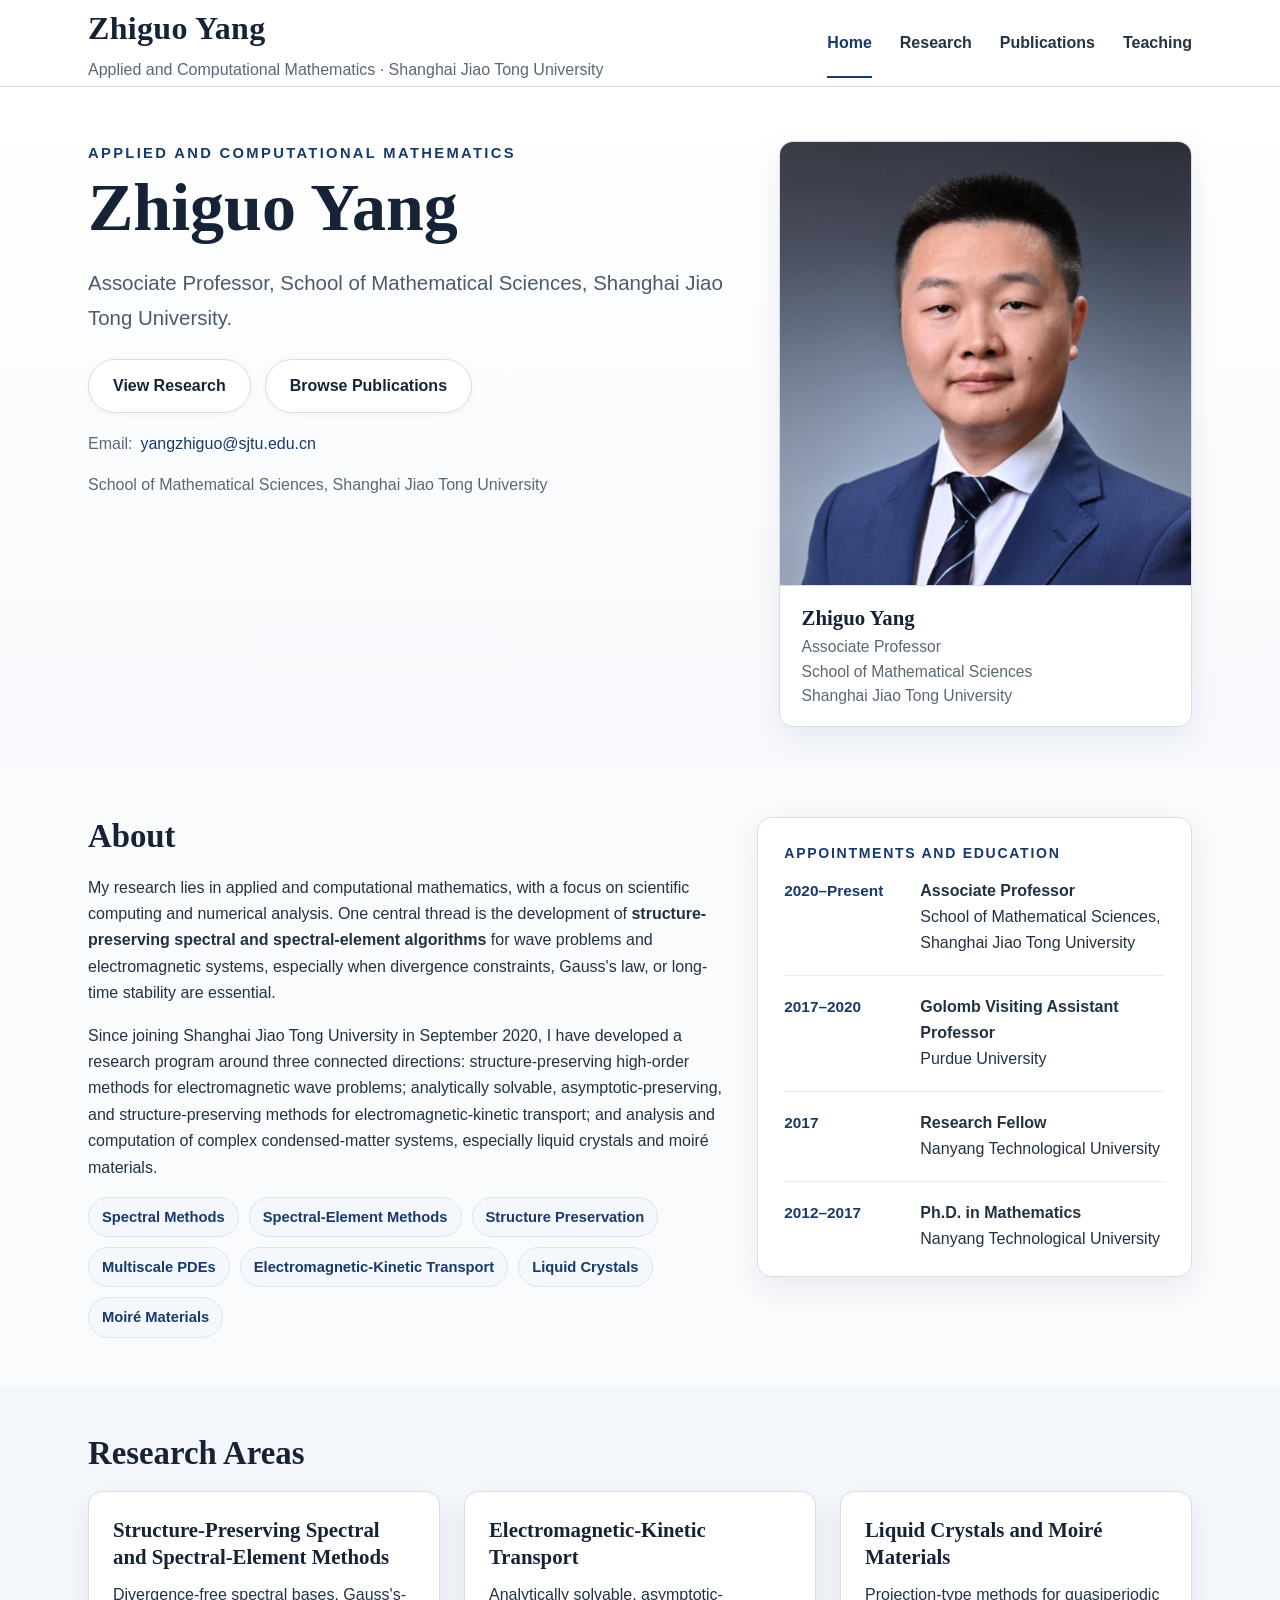
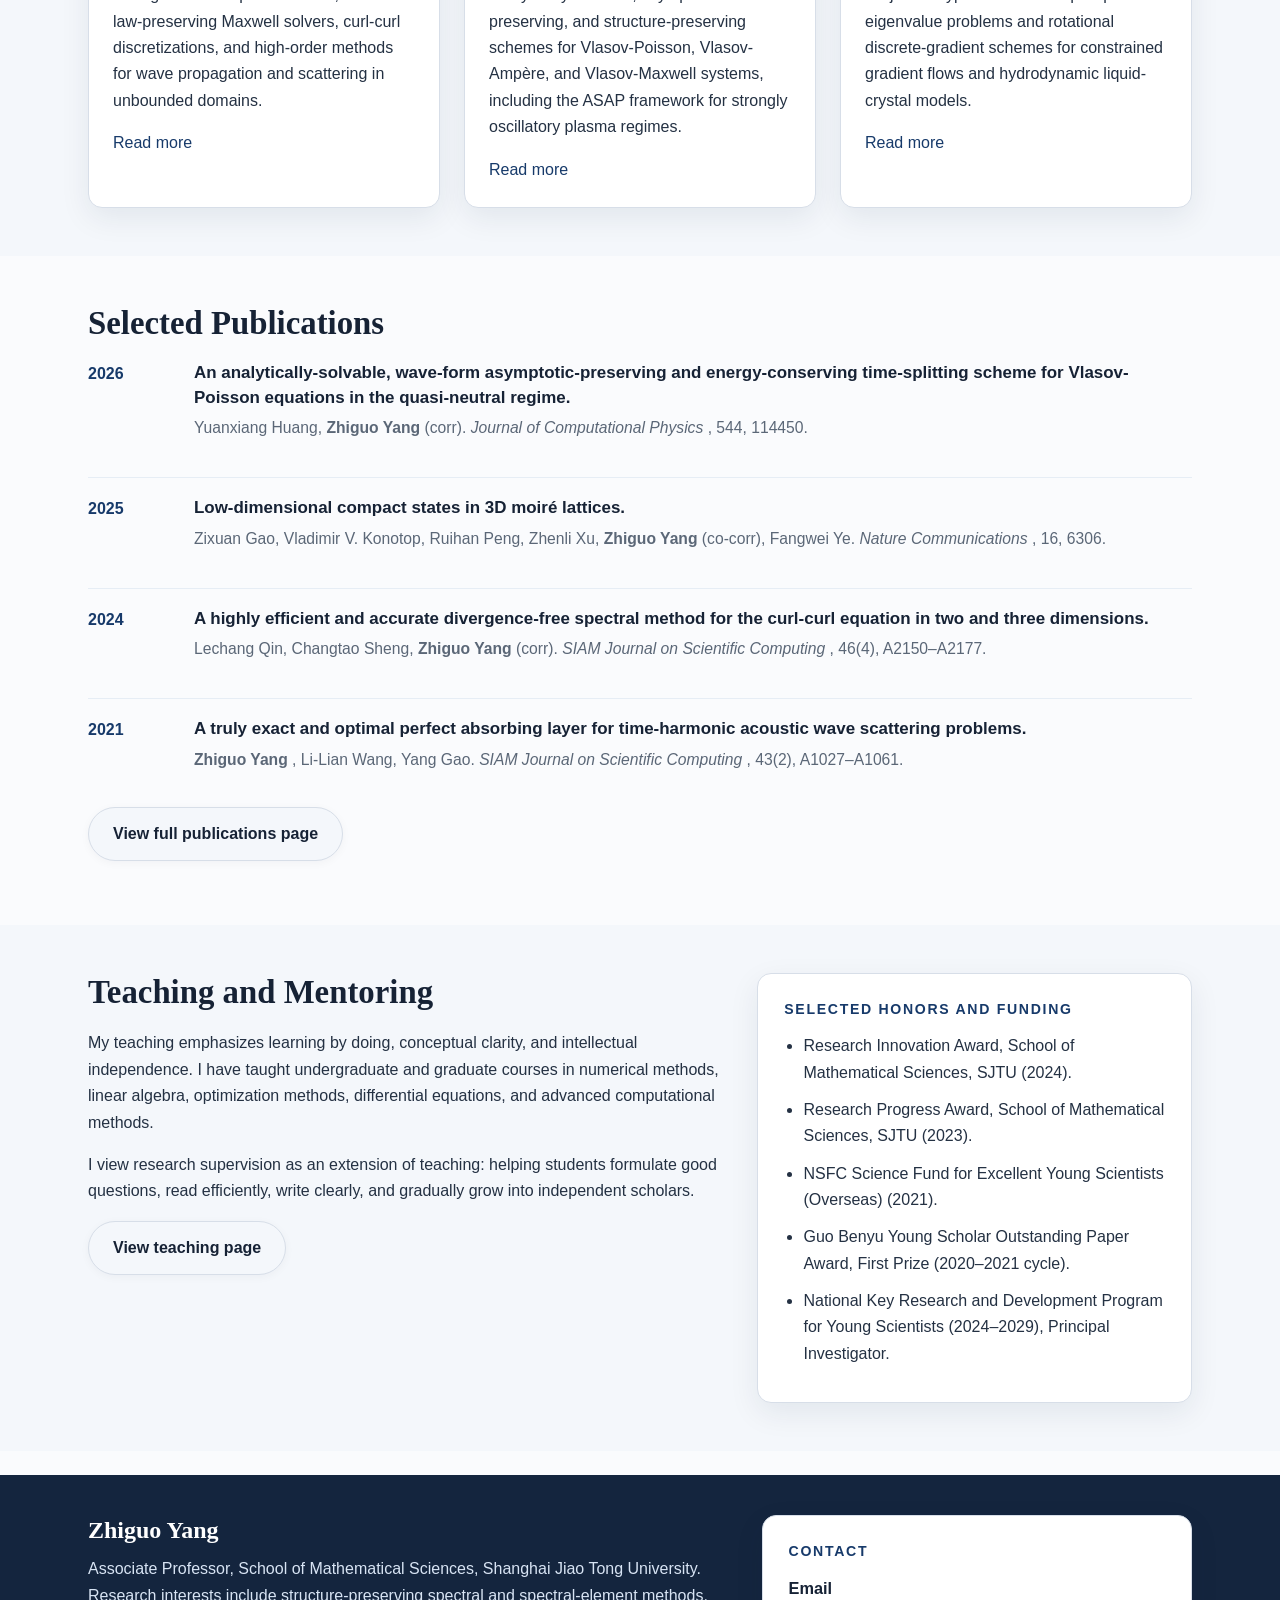
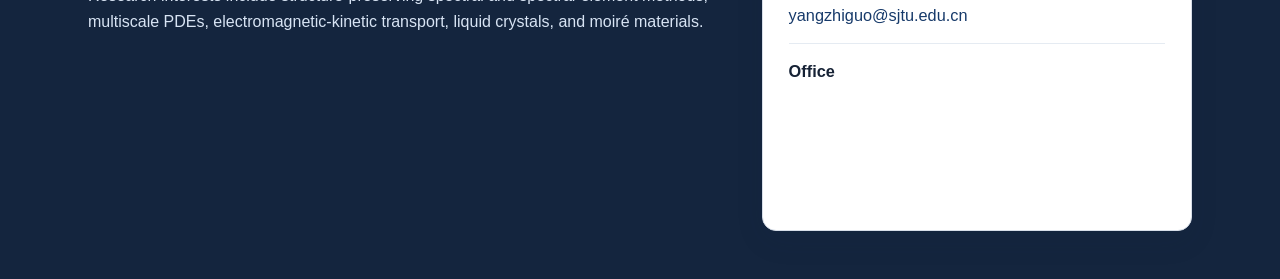
==== commit f5507057: "Add files via upload" ====
--- a/index.html
+++ b/index.html
@@ -1,275 +1,430 @@
 <!DOCTYPE html>
 <html lang="en">
-<head>
-  <meta charset="UTF-8">
-  <meta name="viewport" content="width=device-width, initial-scale=1.0">
-  <title>Zhiguo Yang | Home</title>
-  <meta name="description" content="Zhiguo Yang | Applied and Computational Mathematics | Shanghai Jiao Tong University">
-  <link rel="stylesheet" href="style.css">
-</head>
-<body>
-<header class="site-header">
-  <div class="container topbar">
+ <head>
+  <meta charset="utf-8"/>
+  <meta content="width=device-width, initial-scale=1.0" name="viewport"/>
+  <title>
+   Zhiguo Yang | Home
+  </title>
+  <meta content="Zhiguo Yang | Applied and Computational Mathematics | Shanghai Jiao Tong University" name="description"/>
+  <link href="style.css" rel="stylesheet"/>
+ </head>
+ <body>
+  <header class="site-header">
+   <div class="container topbar">
     <div class="brand">
-      <a class="brand-title" href="index.html">Zhiguo Yang</a>
-      <div class="brand-sub">Applied and Computational Mathematics · Shanghai Jiao Tong University</div>
-    </div>
-    <nav class="nav" aria-label="Primary">
-      <a href="index.html" class="active">Home</a>
-      <a href="research.html">Research</a>
-      <a href="publications.html">Publications</a>
-      <a href="teaching.html">Teaching</a>
-      <a href="service.html">Talks & Service</a>
+     <a class="brand-title" href="index.html">
+      Zhiguo Yang
+     </a>
+     <div class="brand-sub">
+      Applied and Computational Mathematics &middot; Shanghai Jiao Tong University
+     </div>
+    </div>
+    <nav aria-label="Primary" class="nav">
+     <a class="active" href="index.html">
+      Home
+     </a>
+     <a href="research.html">
+      Research
+     </a>
+     <a href="publications.html">
+      Publications
+     </a>
+     <a href="teaching.html">
+      Teaching
+     </a>
     </nav>
-  </div>
-</header>
-
-<section class="hero">
-  <div class="container hero-grid">
+   </div>
+  </header>
+  <section class="hero">
+   <div class="container hero-grid">
     <div>
-      <div class="kicker">Applied and Computational Mathematics</div>
-      <h1>Zhiguo Yang</h1>
-      <p class="lead">
-        Associate Professor, School of Mathematical Sciences, Shanghai Jiao Tong University.
-        My research centers on <strong>structure-preserving spectral and spectral-element methods</strong>,
-        asymptotic-preserving computation, and high-order numerical analysis for highly oscillatory
-        and multiscale PDEs arising in electromagnetic waves, kinetic transport, liquid crystals,
-        and quasiperiodic moiré materials.
-      </p>
-      <p class="hero-note">
-        A recurring goal in my work is to design algorithms that are simultaneously mathematically reliable,
-        physically faithful, and practical for genuinely multiscale and multiphysics systems.
-      </p>
-      <div class="button-row">
-        <a class="btn primary" href="ZhiguoYangCV.pdf">Download CV</a>
-        <a class="btn" href="research.html">View Research</a>
-        <a class="btn" href="publications.html">Browse Publications</a>
-        <a class="btn" href="TeachingStatement-ZhiguoYang.pdf">Teaching Statement</a>
-      </div>
-      <div class="page-hero-meta">
-        <span>Email: <a href="mailto:yangzhiguo@sjtu.edu.cn">yangzhiguo@sjtu.edu.cn</a></span>
-        <span>School of Mathematical Sciences, Shanghai Jiao Tong University</span>
-      </div>
+     <div class="kicker">
+      Applied and Computational Mathematics
+     </div>
+     <h1>
+      Zhiguo Yang
+     </h1>
+     <p class="lead">
+      Associate Professor, School of Mathematical Sciences, Shanghai Jiao Tong University.
+     </p>
+     <div class="button-row">
+      <a class="btn" href="research.html">
+       View Research
+      </a>
+      <a class="btn" href="publications.html">
+       Browse Publications
+      </a>
+     </div>
+     <div class="page-hero-meta">
+      <span>
+       Email:
+       <a href="mailto:yangzhiguo@sjtu.edu.cn">
+        yangzhiguo@sjtu.edu.cn
+       </a>
+      </span>
+      <span>
+       School of Mathematical Sciences, Shanghai Jiao Tong University
+      </span>
+     </div>
     </div>
     <div class="side-stack">
-      <div class="portrait-card">
-        <img src="zhiguo-yang-photo.jpg" alt="Portrait of Zhiguo Yang">
-        <div class="portrait-caption">
-          <h3>Zhiguo Yang</h3>
-          <p>Associate Professor<br>School of Mathematical Sciences<br>Shanghai Jiao Tong University</p>
-        </div>
-      </div>
-      <div class="panel">
-        <div class="label">Research Snapshot</div>
-        <div class="meta-list">
-          <div class="meta-item"><strong>Signature Methods</strong><br>Structure-preserving spectral and spectral-element methods, analytically solvable asymptotic-preserving splitting, and energy-stable geometric algorithms.</div>
-          <div class="meta-item"><strong>Core Themes</strong><br>Electromagnetic wave propagation, electromagnetic-kinetic transport, liquid crystals, and moiré materials.</div>
-          <div class="meta-item"><strong>Programmatic Direction</strong><br>High-order computation for oscillatory multiscale PDEs with built-in physical and geometric structure.</div>
-        </div>
-      </div>
-    </div>
-  </div>
-</section>
-
-<section class="section">
-  <div class="container two-col">
+     <div class="portrait-card">
+      <img alt="Portrait of Zhiguo Yang" src="zhiguo-yang-photo.jpg"/>
+      <div class="portrait-caption">
+       <h3>
+        Zhiguo Yang
+       </h3>
+       <p>
+        Associate Professor
+        <br/>
+        School of Mathematical Sciences
+        <br/>
+        Shanghai Jiao Tong University
+       </p>
+      </div>
+     </div>
+    </div>
+   </div>
+  </section>
+  <section class="section">
+   <div class="container two-col">
     <div>
-      <h2>About</h2>
-      <p>
-        My research lies in applied and computational mathematics, with a focus on scientific computing
-        and numerical analysis. One central thread is the development of <strong>structure-preserving spectral
-        and spectral-element algorithms</strong> for wave problems and electromagnetic systems, especially when
+     <h2>
+      About
+     </h2>
+     <p>
+      My research lies in applied and computational mathematics, with a focus on scientific computing
+        and numerical analysis. One central thread is the development of
+      <strong>
+       structure-preserving spectral
+        and spectral-element algorithms
+      </strong>
+      for wave problems and electromagnetic systems, especially when
         divergence constraints, Gauss's law, or long-time stability are essential.
-      </p>
-      <p>
-        Since joining Shanghai Jiao Tong University in September 2020, I have developed a research program
+     </p>
+     <p>
+      Since joining Shanghai Jiao Tong University in September 2020, I have developed a research program
         around three connected directions: structure-preserving high-order methods for electromagnetic wave
         problems; analytically solvable, asymptotic-preserving, and structure-preserving methods for
         electromagnetic-kinetic transport; and analysis and computation of complex condensed-matter systems,
-        especially liquid crystals and moiré materials.
-      </p>
-      <div class="tag-row">
-        <span class="tag">Spectral Methods</span>
-        <span class="tag">Spectral-Element Methods</span>
-        <span class="tag">Structure Preservation</span>
-        <span class="tag">Multiscale PDEs</span>
-        <span class="tag">Electromagnetic-Kinetic Transport</span>
-        <span class="tag">Liquid Crystals</span>
-        <span class="tag">Moiré Materials</span>
-      </div>
+        especially liquid crystals and moir&eacute; materials.
+     </p>
+     <div class="tag-row">
+      <span class="tag">
+       Spectral Methods
+      </span>
+      <span class="tag">
+       Spectral-Element Methods
+      </span>
+      <span class="tag">
+       Structure Preservation
+      </span>
+      <span class="tag">
+       Multiscale PDEs
+      </span>
+      <span class="tag">
+       Electromagnetic-Kinetic Transport
+      </span>
+      <span class="tag">
+       Liquid Crystals
+      </span>
+      <span class="tag">
+       Moir&eacute; Materials
+      </span>
+     </div>
     </div>
     <div class="panel">
-      <div class="label">Appointments and Education</div>
-      <div class="timeline">
-        <div class="timeline-item">
-          <div class="time">2020–Present</div>
-          <div><strong>Associate Professor</strong><br>School of Mathematical Sciences, Shanghai Jiao Tong University</div>
-        </div>
-        <div class="timeline-item">
-          <div class="time">2017–2020</div>
-          <div><strong>Golomb Visiting Assistant Professor</strong><br>Purdue University</div>
-        </div>
-        <div class="timeline-item">
-          <div class="time">2017</div>
-          <div><strong>Research Fellow</strong><br>Nanyang Technological University</div>
-        </div>
-        <div class="timeline-item">
-          <div class="time">2012–2017</div>
-          <div><strong>Ph.D. in Mathematics</strong><br>Nanyang Technological University</div>
-        </div>
-      </div>
-    </div>
-  </div>
-</section>
-
-<section class="section alt">
-  <div class="container">
-    <h2>Research Areas</h2>
+     <div class="label">
+      Appointments and Education
+     </div>
+     <div class="timeline">
+      <div class="timeline-item">
+       <div class="time">
+        2020&ndash;Present
+       </div>
+       <div>
+        <strong>
+         Associate Professor
+        </strong>
+        <br/>
+        School of Mathematical Sciences, Shanghai Jiao Tong University
+       </div>
+      </div>
+      <div class="timeline-item">
+       <div class="time">
+        2017&ndash;2020
+       </div>
+       <div>
+        <strong>
+         Golomb Visiting Assistant Professor
+        </strong>
+        <br/>
+        Purdue University
+       </div>
+      </div>
+      <div class="timeline-item">
+       <div class="time">
+        2017
+       </div>
+       <div>
+        <strong>
+         Research Fellow
+        </strong>
+        <br/>
+        Nanyang Technological University
+       </div>
+      </div>
+      <div class="timeline-item">
+       <div class="time">
+        2012&ndash;2017
+       </div>
+       <div>
+        <strong>
+         Ph.D. in Mathematics
+        </strong>
+        <br/>
+        Nanyang Technological University
+       </div>
+      </div>
+     </div>
+    </div>
+   </div>
+  </section>
+  <section class="section alt">
+   <div class="container">
+    <h2>
+     Research Areas
+    </h2>
     <div class="grid-3">
-      <article class="card">
-        <h3>Structure-Preserving Spectral and Spectral-Element Methods</h3>
-        <p>
-          Divergence-free spectral bases, Gauss's-law-preserving Maxwell solvers, curl-curl discretizations,
+     <article class="card">
+      <h3>
+       Structure-Preserving Spectral and Spectral-Element Methods
+      </h3>
+      <p>
+       Divergence-free spectral bases, Gauss's-law-preserving Maxwell solvers, curl-curl discretizations,
           and high-order methods for wave propagation and scattering in unbounded domains.
-        </p>
-        <p><a href="research.html#waves">Read more</a></p>
-      </article>
-      <article class="card">
-        <h3>Electromagnetic-Kinetic Transport</h3>
-        <p>
-          Analytically solvable, asymptotic-preserving, and structure-preserving schemes for
-          Vlasov-Poisson, Vlasov-Ampère, and Vlasov-Maxwell systems, including the ASAP framework
+      </p>
+      <p>
+       <a href="research.html#waves">
+        Read more
+       </a>
+      </p>
+     </article>
+     <article class="card">
+      <h3>
+       Electromagnetic-Kinetic Transport
+      </h3>
+      <p>
+       Analytically solvable, asymptotic-preserving, and structure-preserving schemes for
+          Vlasov-Poisson, Vlasov-Amp&egrave;re, and Vlasov-Maxwell systems, including the ASAP framework
           for strongly oscillatory plasma regimes.
-        </p>
-        <p><a href="research.html#kinetic">Read more</a></p>
-      </article>
-      <article class="card">
-        <h3>Liquid Crystals and Moiré Materials</h3>
-        <p>
-          Projection-type methods for quasiperiodic eigenvalue problems and rotational discrete-gradient
+      </p>
+      <p>
+       <a href="research.html#kinetic">
+        Read more
+       </a>
+      </p>
+     </article>
+     <article class="card">
+      <h3>
+       Liquid Crystals and Moir&eacute; Materials
+      </h3>
+      <p>
+       Projection-type methods for quasiperiodic eigenvalue problems and rotational discrete-gradient
           schemes for constrained gradient flows and hydrodynamic liquid-crystal models.
-        </p>
-        <p><a href="research.html#condensed">Read more</a></p>
-      </article>
-    </div>
-  </div>
-</section>
-
-<section class="section">
-  <div class="container two-col">
+      </p>
+      <p>
+       <a href="research.html#condensed">
+        Read more
+       </a>
+      </p>
+     </article>
+    </div>
+   </div>
+  </section>
+  <section class="section">
+   <div class="container">
     <div>
-      <h2>Selected Publications</h2>
-      <div class="pub-list">
-        <div class="pub">
-          <div class="pub-year">2026</div>
-          <div>
-            <div class="pub-title">An analytically-solvable, wave-form asymptotic-preserving and energy-conserving time-splitting scheme for Vlasov-Poisson equations in the quasi-neutral regime.</div>
-            <div class="pub-meta">Yuanxiang Huang, <strong>Zhiguo Yang</strong> (corr). <em>Journal of Computational Physics</em>, 544, 114450.</div>
-          </div>
-        </div>
-        <div class="pub">
-          <div class="pub-year">2025</div>
-          <div>
-            <div class="pub-title">Low-dimensional compact states in 3D moiré lattices.</div>
-            <div class="pub-meta">Zixuan Gao, Vladimir V. Konotop, Ruihan Peng, Zhenli Xu, <strong>Zhiguo Yang</strong> (co-corr), Fangwei Ye. <em>Nature Communications</em>, 16, 6306.</div>
-          </div>
-        </div>
-        <div class="pub">
-          <div class="pub-year">2024</div>
-          <div>
-            <div class="pub-title">A highly efficient and accurate divergence-free spectral method for the curl-curl equation in two and three dimensions.</div>
-            <div class="pub-meta">Lechang Qin, Changtao Sheng, <strong>Zhiguo Yang</strong> (corr). <em>SIAM Journal on Scientific Computing</em>, 46(4), A2150–A2177.</div>
-          </div>
-        </div>
-        <div class="pub">
-          <div class="pub-year">2021</div>
-          <div>
-            <div class="pub-title">A truly exact and optimal perfect absorbing layer for time-harmonic acoustic wave scattering problems.</div>
-            <div class="pub-meta"><strong>Zhiguo Yang</strong>, Li-Lian Wang, Yang Gao. <em>SIAM Journal on Scientific Computing</em>, 43(2), A1027–A1061.</div>
-          </div>
-        </div>
-      </div>
-      <p style="margin-top:1rem"><a class="btn subtle" href="publications.html">View full publications page</a></p>
-    </div>
-    <div class="side-stack">
-      <div class="panel">
-        <div class="label">At a Glance</div>
-        <div class="quick-stat">
-          <div class="quick-stat-number">13</div>
-          <div class="quick-stat-text"><strong>Published since joining SJTU</strong>Leading papers in SIAM J. Sci. Comput., J. Comput. Phys., Nature Communications, CMAME, and related venues.</div>
-        </div>
-        <div class="quick-stat">
-          <div class="quick-stat-number">3</div>
-          <div class="quick-stat-text"><strong>Connected research directions</strong>Wave computation, electromagnetic-kinetic transport, and complex condensed-matter systems.</div>
-        </div>
-        <div class="quick-stat">
-          <div class="quick-stat-number">40+</div>
-          <div class="quick-stat-text"><strong>Research talks since 2020</strong>Including plenary and invited lectures at conferences and research institutes.</div>
-        </div>
-      </div>
-      <div class="panel">
-        <div class="label">Quick Links</div>
-        <div class="meta-list">
-          <div class="meta-item"><a href="ResearchStatement-ZhiguoYang.pdf">Research Statement</a></div>
-          <div class="meta-item"><a href="TeachingStatement-ZhiguoYang.pdf">Teaching Statement</a></div>
-          <div class="meta-item"><a href="service.html">Selected Talks and Professional Service</a></div>
-        </div>
-      </div>
-    </div>
-  </div>
-</section>
-
-<section class="section alt">
-  <div class="container two-col">
+     <h2>
+      Selected Publications
+     </h2>
+     <div class="pub-list">
+      <div class="pub">
+       <div class="pub-year">
+        2026
+       </div>
+       <div>
+        <div class="pub-title">
+         An analytically-solvable, wave-form asymptotic-preserving and energy-conserving time-splitting scheme for Vlasov-Poisson equations in the quasi-neutral regime.
+        </div>
+        <div class="pub-meta">
+         Yuanxiang Huang,
+         <strong>
+          Zhiguo Yang
+         </strong>
+         (corr).
+         <em>
+          Journal of Computational Physics
+         </em>
+         , 544, 114450.
+        </div>
+       </div>
+      </div>
+      <div class="pub">
+       <div class="pub-year">
+        2025
+       </div>
+       <div>
+        <div class="pub-title">
+         Low-dimensional compact states in 3D moir&eacute; lattices.
+        </div>
+        <div class="pub-meta">
+         Zixuan Gao, Vladimir V. Konotop, Ruihan Peng, Zhenli Xu,
+         <strong>
+          Zhiguo Yang
+         </strong>
+         (co-corr), Fangwei Ye.
+         <em>
+          Nature Communications
+         </em>
+         , 16, 6306.
+        </div>
+       </div>
+      </div>
+      <div class="pub">
+       <div class="pub-year">
+        2024
+       </div>
+       <div>
+        <div class="pub-title">
+         A highly efficient and accurate divergence-free spectral method for the curl-curl equation in two and three dimensions.
+        </div>
+        <div class="pub-meta">
+         Lechang Qin, Changtao Sheng,
+         <strong>
+          Zhiguo Yang
+         </strong>
+         (corr).
+         <em>
+          SIAM Journal on Scientific Computing
+         </em>
+         , 46(4), A2150&ndash;A2177.
+        </div>
+       </div>
+      </div>
+      <div class="pub">
+       <div class="pub-year">
+        2021
+       </div>
+       <div>
+        <div class="pub-title">
+         A truly exact and optimal perfect absorbing layer for time-harmonic acoustic wave scattering problems.
+        </div>
+        <div class="pub-meta">
+         <strong>
+          Zhiguo Yang
+         </strong>
+         , Li-Lian Wang, Yang Gao.
+         <em>
+          SIAM Journal on Scientific Computing
+         </em>
+         , 43(2), A1027&ndash;A1061.
+        </div>
+       </div>
+      </div>
+     </div>
+     <p style="margin-top:1rem">
+      <a class="btn subtle" href="publications.html">
+       View full publications page
+      </a>
+     </p>
+    </div>
+   </div>
+  </section>
+  <section class="section alt">
+   <div class="container two-col">
     <div>
-      <h2>Teaching and Mentoring</h2>
-      <p>
-        My teaching emphasizes learning by doing, conceptual clarity, and intellectual independence.
+     <h2>
+      Teaching and Mentoring
+     </h2>
+     <p>
+      My teaching emphasizes learning by doing, conceptual clarity, and intellectual independence.
         I have taught undergraduate and graduate courses in numerical methods, linear algebra,
         optimization methods, differential equations, and advanced computational methods.
-      </p>
-      <p>
-        I view research supervision as an extension of teaching: helping students formulate
+     </p>
+     <p>
+      I view research supervision as an extension of teaching: helping students formulate
         good questions, read efficiently, write clearly, and gradually grow into independent scholars.
-      </p>
-      <p><a class="btn subtle" href="teaching.html">View teaching page</a></p>
+     </p>
+     <p>
+      <a class="btn subtle" href="teaching.html">
+       View teaching page
+      </a>
+     </p>
     </div>
     <div class="panel">
-      <div class="label">Selected Honors and Funding</div>
-      <ul class="clean-list">
-        <li>Research Innovation Award, School of Mathematical Sciences, SJTU (2024).</li>
-        <li>Research Progress Award, School of Mathematical Sciences, SJTU (2023).</li>
-        <li>NSFC Science Fund for Excellent Young Scientists (Overseas) (2021).</li>
-        <li>Guo Benyu Young Scholar Outstanding Paper Award, First Prize (2020–2021 cycle).</li>
-        <li>National Key Research and Development Program for Young Scientists (2024–2029), Principal Investigator.</li>
-      </ul>
-    </div>
-  </div>
-</section>
-
-<footer class="site-footer">
-  <div class="container footer-grid">
+     <div class="label">
+      Selected Honors and Funding
+     </div>
+     <ul class="clean-list">
+      <li>
+       Research Innovation Award, School of Mathematical Sciences, SJTU (2024).
+      </li>
+      <li>
+       Research Progress Award, School of Mathematical Sciences, SJTU (2023).
+      </li>
+      <li>
+       NSFC Science Fund for Excellent Young Scientists (Overseas) (2021).
+      </li>
+      <li>
+       Guo Benyu Young Scholar Outstanding Paper Award, First Prize (2020&ndash;2021 cycle).
+      </li>
+      <li>
+       National Key Research and Development Program for Young Scientists (2024&ndash;2029), Principal Investigator.
+      </li>
+     </ul>
+    </div>
+   </div>
+  </section>
+  <footer class="site-footer">
+   <div class="container footer-grid">
     <div>
-      <h3>Zhiguo Yang</h3>
-      <p class="notice">
-        Associate Professor, School of Mathematical Sciences, Shanghai Jiao Tong University.
+     <h3>
+      Zhiguo Yang
+     </h3>
+     <p class="notice">
+      Associate Professor, School of Mathematical Sciences, Shanghai Jiao Tong University.
         Research interests include structure-preserving spectral and spectral-element methods,
-        multiscale PDEs, electromagnetic-kinetic transport, liquid crystals, and moiré materials.
-      </p>
-      <div class="footer-links">
-        <a href="ZhiguoYangCV.pdf">Curriculum Vitae</a>
-        <a href="ResearchStatement-ZhiguoYang.pdf">Research Statement</a>
-        <a href="TeachingStatement-ZhiguoYang.pdf">Teaching Statement</a>
-      </div>
+        multiscale PDEs, electromagnetic-kinetic transport, liquid crystals, and moir&eacute; materials.
+     </p>
     </div>
     <div class="panel">
-      <div class="label">Contact</div>
-      <div class="meta-list">
-        <div class="meta-item"><strong>Email</strong><br><a href="mailto:yangzhiguo@sjtu.edu.cn">yangzhiguo@sjtu.edu.cn</a></div>
-        <div class="meta-item"><strong>Office</strong><br>School of Mathematical Sciences, Shanghai Jiao Tong University<br>800 Dongchuan Road, Minhang, Shanghai 200240, China</div>
-      </div>
-    </div>
-  </div>
-</footer>
-</body>
-</html>+     <div class="label">
+      Contact
+     </div>
+     <div class="meta-list">
+      <div class="meta-item">
+       <strong>
+        Email
+       </strong>
+       <br/>
+       <a href="mailto:yangzhiguo@sjtu.edu.cn">
+        yangzhiguo@sjtu.edu.cn
+       </a>
+      </div>
+      <div class="meta-item">
+       <strong>
+        Office
+       </strong>
+       <br/>
+       School of Mathematical Sciences, Shanghai Jiao Tong University
+       <br/>
+       800 Dongchuan Road, Minhang, Shanghai 200240, China
+      </div>
+     </div>
+    </div>
+   </div>
+  </footer>
+ </body>
+</html>
